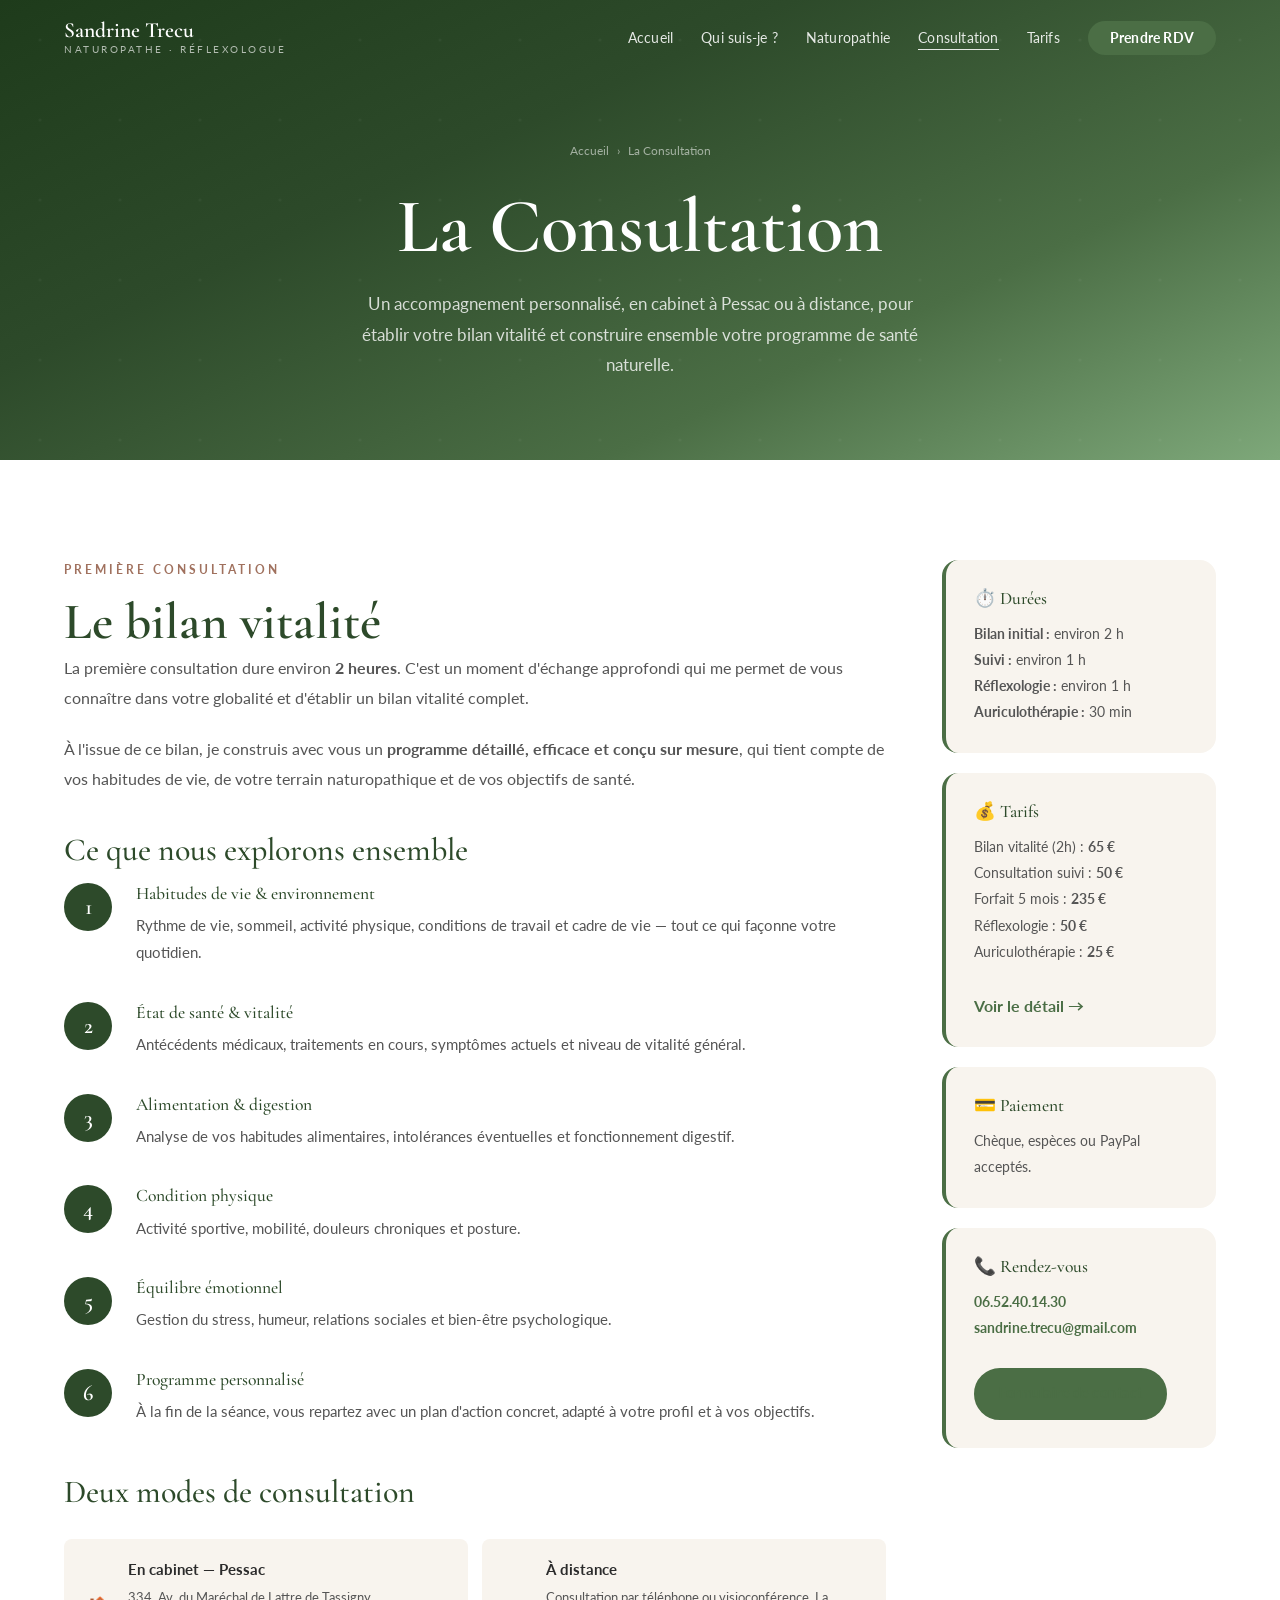
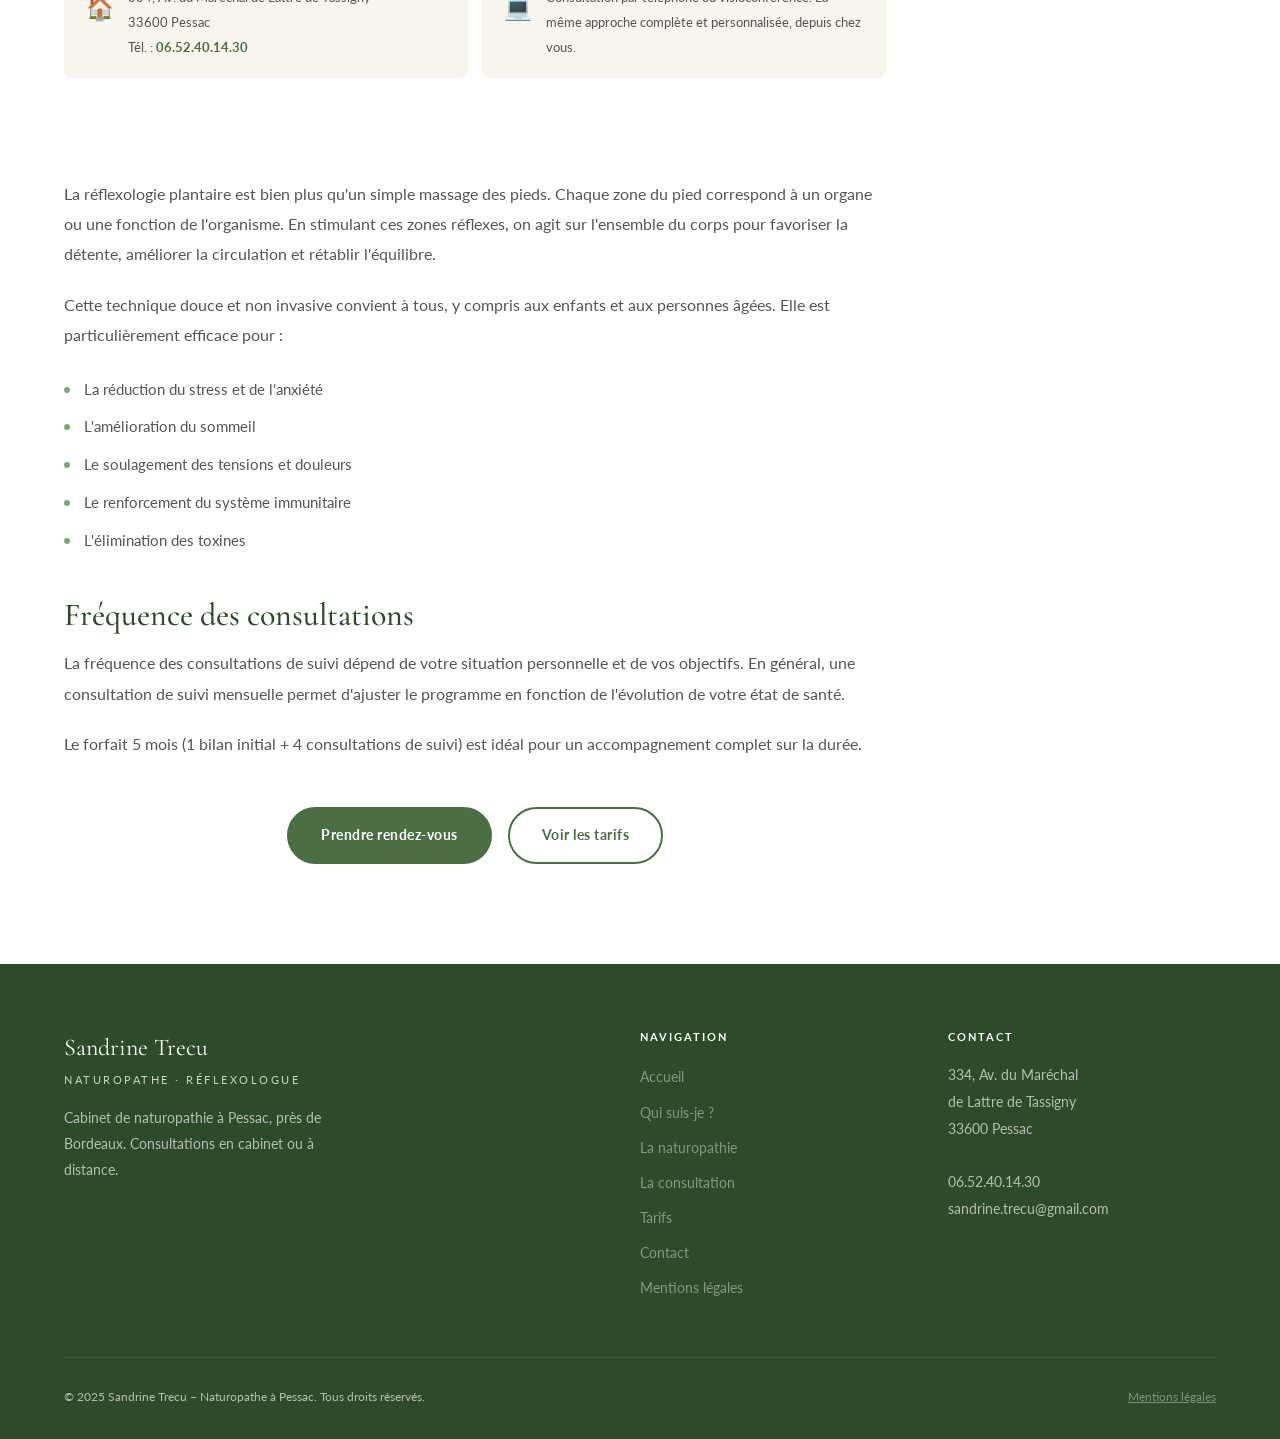
==== consultation.html @ 521d6fe5 "Initial commit — refonte site Sandrine Trecu Naturopathe Co-Authored-By: Claude Sonnet 4.6 <noreply@" ====
<!DOCTYPE html>
<html lang="fr">
<head>
    <meta charset="UTF-8">
    <meta name="viewport" content="width=device-width, initial-scale=1.0">
    <meta name="description" content="Déroulement d'une consultation naturopathique avec Sandrine Trecu à Pessac. Bilan vitalité, suivi personnalisé, consultation à distance disponible.">
    <title>La Consultation – Sandrine Trecu Naturopathe à Pessac</title>
    <link rel="preconnect" href="https://fonts.googleapis.com">
    <link rel="preconnect" href="https://fonts.gstatic.com" crossorigin>
    <link href="https://fonts.googleapis.com/css2?family=Cormorant+Garamond:ital,wght@0,400;0,500;0,600;1,400;1,600&family=Lato:wght@300;400;700&display=swap" rel="stylesheet">
    <link rel="stylesheet" href="css/style.css">
</head>
<body>

    <!-- NAVIGATION -->
    <nav class="nav" role="navigation" aria-label="Navigation principale">
        <div class="container nav-inner">
            <a href="index.html" class="nav-brand">
                <span class="brand-name">Sandrine Trecu</span>
                <span class="brand-title">Naturopathe · Réflexologue</span>
            </a>
            <ul class="nav-links" role="list">
                <li><a href="index.html">Accueil</a></li>
                <li><a href="qui-suis-je.html">Qui suis-je ?</a></li>
                <li><a href="naturopathie.html">Naturopathie</a></li>
                <li><a href="consultation.html" class="active">Consultation</a></li>
                <li><a href="tarifs.html">Tarifs</a></li>
                <li><a href="contact.html" class="nav-cta">Prendre RDV</a></li>
            </ul>
            <button class="nav-hamburger" aria-label="Ouvrir le menu">
                <span></span><span></span><span></span>
            </button>
        </div>
    </nav>
    <div class="nav-mobile">
        <a href="index.html">Accueil</a>
        <a href="qui-suis-je.html">Qui suis-je ?</a>
        <a href="naturopathie.html">Naturopathie</a>
        <a href="consultation.html">Consultation</a>
        <a href="tarifs.html">Tarifs</a>
        <a href="contact.html" class="btn btn-primary">Prendre rendez-vous</a>
    </div>
    <div class="nav-overlay"></div>

    <!-- PAGE HERO -->
    <header class="page-hero">
        <div class="container">
            <nav class="breadcrumb" aria-label="Fil d'Ariane">
                <a href="index.html">Accueil</a>
                <span class="sep">›</span>
                <span>La Consultation</span>
            </nav>
            <h1>La Consultation</h1>
            <p>Un accompagnement personnalisé, en cabinet à Pessac ou à distance, pour établir votre bilan vitalité et construire ensemble votre programme de santé naturelle.</p>
        </div>
    </header>

    <!-- CONTENU -->
    <section class="page-section">
        <div class="container">
            <div class="content-grid">

                <div class="content-main">

                    <!-- BILAN INITIAL -->
                    <div class="reveal">
                        <span class="section-label">Première consultation</span>
                        <h2>Le bilan vitalité</h2>
                    </div>

                    <p class="reveal">
                        La première consultation dure environ <strong>2 heures</strong>.
                        C'est un moment d'échange approfondi qui me permet de vous connaître
                        dans votre globalité et d'établir un bilan vitalité complet.
                    </p>

                    <p class="reveal">
                        À l'issue de ce bilan, je construis avec vous un <strong>programme détaillé,
                        efficace et conçu sur mesure</strong>, qui tient compte de vos habitudes de vie,
                        de votre terrain naturopathique et de vos objectifs de santé.
                    </p>

                    <!-- ÉTAPES -->
                    <h3 class="reveal" style="margin-top: 36px;">Ce que nous explorons ensemble</h3>

                    <div class="steps reveal">
                        <div class="step-item">
                            <div class="step-num">1</div>
                            <div class="step-content">
                                <h4>Habitudes de vie &amp; environnement</h4>
                                <p>Rythme de vie, sommeil, activité physique, conditions de travail et cadre de vie — tout ce qui façonne votre quotidien.</p>
                            </div>
                        </div>
                        <div class="step-item">
                            <div class="step-num">2</div>
                            <div class="step-content">
                                <h4>État de santé &amp; vitalité</h4>
                                <p>Antécédents médicaux, traitements en cours, symptômes actuels et niveau de vitalité général.</p>
                            </div>
                        </div>
                        <div class="step-item">
                            <div class="step-num">3</div>
                            <div class="step-content">
                                <h4>Alimentation &amp; digestion</h4>
                                <p>Analyse de vos habitudes alimentaires, intolérances éventuelles et fonctionnement digestif.</p>
                            </div>
                        </div>
                        <div class="step-item">
                            <div class="step-num">4</div>
                            <div class="step-content">
                                <h4>Condition physique</h4>
                                <p>Activité sportive, mobilité, douleurs chroniques et posture.</p>
                            </div>
                        </div>
                        <div class="step-item">
                            <div class="step-num">5</div>
                            <div class="step-content">
                                <h4>Équilibre émotionnel</h4>
                                <p>Gestion du stress, humeur, relations sociales et bien-être psychologique.</p>
                            </div>
                        </div>
                        <div class="step-item">
                            <div class="step-num">6</div>
                            <div class="step-content">
                                <h4>Programme personnalisé</h4>
                                <p>À la fin de la séance, vous repartez avec un plan d'action concret, adapté à votre profil et à vos objectifs.</p>
                            </div>
                        </div>
                    </div>

                    <!-- MODES -->
                    <h3 class="reveal" style="margin-top: 48px;">Deux modes de consultation</h3>

                    <div class="techniques-grid reveal">
                        <div class="technique-item" style="align-items: center;">
                            <span class="technique-num">🏠</span>
                            <div class="technique-text">
                                <h5>En cabinet — Pessac</h5>
                                <p>
                                    334, Av. du Maréchal de Lattre de Tassigny<br>
                                    33600 Pessac<br>
                                    Tél. : <a href="tel:0652401430" style="color: var(--green); font-weight:700;">06.52.40.14.30</a>
                                </p>
                            </div>
                        </div>
                        <div class="technique-item" style="align-items: center;">
                            <span class="technique-num">💻</span>
                            <div class="technique-text">
                                <h5>À distance</h5>
                                <p>Consultation par téléphone ou visioconférence. La même approche complète et personnalisée, depuis chez vous.</p>
                            </div>
                        </div>
                    </div>

                    <!-- RÉFLEXOLOGIE -->
                    <h3 class="reveal" style="margin-top: 48px;">La réflexologie plantaire</h3>

                    <p class="reveal">
                        La réflexologie plantaire est bien plus qu'un simple massage des pieds.
                        Chaque zone du pied correspond à un organe ou une fonction de l'organisme.
                        En stimulant ces zones réflexes, on agit sur l'ensemble du corps pour
                        favoriser la détente, améliorer la circulation et rétablir l'équilibre.
                    </p>

                    <p class="reveal">
                        Cette technique douce et non invasive convient à tous, y compris aux enfants
                        et aux personnes âgées. Elle est particulièrement efficace pour :
                    </p>

                    <ul class="reveal" style="margin-left: 0; margin-bottom: 24px;">
                        <li>La réduction du stress et de l'anxiété</li>
                        <li>L'amélioration du sommeil</li>
                        <li>Le soulagement des tensions et douleurs</li>
                        <li>Le renforcement du système immunitaire</li>
                        <li>L'élimination des toxines</li>
                    </ul>

                    <!-- FRÉQUENCE -->
                    <h3 class="reveal">Fréquence des consultations</h3>

                    <p class="reveal">
                        La fréquence des consultations de suivi dépend de votre situation personnelle
                        et de vos objectifs. En général, une consultation de suivi mensuelle permet
                        d'ajuster le programme en fonction de l'évolution de votre état de santé.
                    </p>

                    <p class="reveal">
                        Le forfait 5 mois (1 bilan initial + 4 consultations de suivi) est idéal
                        pour un accompagnement complet sur la durée.
                    </p>

                    <div class="reveal" style="margin-top: 48px; text-align: center;">
                        <a href="contact.html" class="btn btn-primary">Prendre rendez-vous</a>
                        &nbsp;&nbsp;
                        <a href="tarifs.html" class="btn btn-outline">Voir les tarifs</a>
                    </div>

                </div>

                <!-- SIDEBAR -->
                <aside>
                    <div class="sidebar-card reveal">
                        <h4>⏱️ Durées</h4>
                        <p>
                            <strong>Bilan initial :</strong> environ 2 h<br>
                            <strong>Suivi :</strong> environ 1 h<br>
                            <strong>Réflexologie :</strong> environ 1 h<br>
                            <strong>Auriculothérapie :</strong> 30 min
                        </p>
                    </div>

                    <div class="sidebar-card reveal">
                        <h4>💰 Tarifs</h4>
                        <p>
                            Bilan vitalité (2h) : <strong>65 €</strong><br>
                            Consultation suivi : <strong>50 €</strong><br>
                            Forfait 5 mois : <strong>235 €</strong><br>
                            Réflexologie : <strong>50 €</strong><br>
                            Auriculothérapie : <strong>25 €</strong>
                        </p>
                        <br>
                        <a href="tarifs.html">Voir le détail →</a>
                    </div>

                    <div class="sidebar-card reveal">
                        <h4>💳 Paiement</h4>
                        <p>Chèque, espèces ou PayPal acceptés.</p>
                    </div>

                    <div class="sidebar-card reveal">
                        <h4>📞 Rendez-vous</h4>
                        <address>
                            <a href="tel:0652401430">06.52.40.14.30</a><br>
                            <a href="mailto:sandrine.trecu@gmail.com">sandrine.trecu@gmail.com</a>
                        </address>
                        <br>
                        <a href="contact.html" class="btn btn-primary" style="font-size:0.85rem; padding:12px 22px;">Formulaire de contact</a>
                    </div>
                </aside>

            </div>
        </div>
    </section>

    <!-- FOOTER -->
    <footer role="contentinfo">
        <div class="container">
            <div class="footer-top">
                <div class="footer-brand">
                    <span class="f-name">Sandrine Trecu</span>
                    <span class="f-title">Naturopathe · Réflexologue</span>
                    <p>Cabinet de naturopathie à Pessac, près de Bordeaux. Consultations en cabinet ou à distance.</p>
                </div>
                <div class="footer-col">
                    <h5>Navigation</h5>
                    <ul>
                        <li><a href="index.html">Accueil</a></li>
                        <li><a href="qui-suis-je.html">Qui suis-je ?</a></li>
                        <li><a href="naturopathie.html">La naturopathie</a></li>
                        <li><a href="consultation.html">La consultation</a></li>
                        <li><a href="tarifs.html">Tarifs</a></li>
                        <li><a href="contact.html">Contact</a></li>
                        <li><a href="mentions-legales.html">Mentions légales</a></li>
                    </ul>
                </div>
                <div class="footer-col">
                    <h5>Contact</h5>
                    <address>
                        334, Av. du Maréchal<br>de Lattre de Tassigny<br>33600 Pessac<br><br>
                        <a href="tel:0652401430">06.52.40.14.30</a><br>
                        <a href="mailto:sandrine.trecu@gmail.com">sandrine.trecu@gmail.com</a>
                    </address>
                </div>
            </div>
            <div class="footer-bottom">
                <p>&copy; 2025 Sandrine Trecu – Naturopathe à Pessac. Tous droits réservés.</p>
                <a href="mentions-legales.html">Mentions légales</a>
            </div>
        </div>
    </footer>

    <a href="tel:0652401430" class="float-cta" aria-label="Appeler Sandrine Trecu">📞</a>
    <script src="js/main.js"></script>
</body>
</html>
---- css/style.css ----
/* ============================================================
   SANDRINE TRECU - NATUROPATHE
   Stylesheet principal
   ============================================================ */

/* ===========================
   VARIABLES & RESET
=========================== */
:root {
    --green-dark:   #2D4A2A;
    --green:        #4B6E45;
    --green-mid:    #7EA87A;
    --green-light:  #C8D8B0;
    --green-pale:   #EBF2E8;
    --cream:        #F8F4EE;
    --cream-dark:   #EDE7DC;
    --brown:        #A0715E;
    --brown-light:  #C4A882;
    --text-dark:    #2B2B2B;
    --text-mid:     #555555;
    --text-light:   #888888;
    --white:        #FFFFFF;
    --shadow-sm:    0 2px 12px rgba(0,0,0,0.06);
    --shadow-md:    0 4px 24px rgba(0,0,0,0.10);
    --shadow-lg:    0 8px 40px rgba(0,0,0,0.14);
    --radius-sm:    8px;
    --radius-md:    16px;
    --radius-lg:    32px;
    --transition:   0.3s ease;
    --max-width:    1200px;
}

*, *::before, *::after {
    box-sizing: border-box;
    margin: 0;
    padding: 0;
}

html {
    scroll-behavior: smooth;
    font-size: 16px;
}

body {
    font-family: 'Lato', sans-serif;
    color: var(--text-dark);
    background-color: var(--white);
    line-height: 1.7;
    overflow-x: hidden;
}

img {
    max-width: 100%;
    height: auto;
    display: block;
}

a {
    color: inherit;
    text-decoration: none;
    transition: var(--transition);
}

ul { list-style: none; }

/* ===========================
   TYPOGRAPHY
=========================== */
h1, h2, h3, h4 {
    font-family: 'Cormorant Garamond', serif;
    line-height: 1.2;
    color: var(--green-dark);
}

h1 { font-size: clamp(2.5rem, 6vw, 5rem); font-weight: 600; }
h2 { font-size: clamp(2rem, 4vw, 3.2rem); font-weight: 600; }
h3 { font-size: clamp(1.4rem, 2.5vw, 2rem); font-weight: 500; }
h4 { font-size: 1.2rem; font-weight: 500; }

.section-label {
    font-size: 0.72rem;
    font-weight: 700;
    letter-spacing: 3px;
    text-transform: uppercase;
    color: var(--brown);
    display: block;
    margin-bottom: 12px;
}

/* ===========================
   LAYOUT
=========================== */
.container {
    max-width: var(--max-width);
    margin: 0 auto;
    padding: 0 24px;
}

section { padding: 80px 0; }

@media (min-width: 768px) {
    section { padding: 100px 0; }
}

/* ===========================
   BUTTONS
=========================== */
.btn {
    display: inline-flex;
    align-items: center;
    gap: 8px;
    padding: 14px 32px;
    border-radius: 50px;
    font-family: 'Lato', sans-serif;
    font-size: 0.9rem;
    font-weight: 700;
    letter-spacing: 0.5px;
    cursor: pointer;
    border: 2px solid transparent;
    transition: all var(--transition);
    white-space: nowrap;
}

.btn-primary {
    background: var(--green);
    color: var(--white);
    border-color: var(--green);
}
.btn-primary:hover {
    background: var(--green-dark);
    border-color: var(--green-dark);
    transform: translateY(-2px);
    box-shadow: var(--shadow-md);
}

.btn-secondary {
    background: transparent;
    color: var(--white);
    border-color: rgba(255,255,255,0.6);
}
.btn-secondary:hover {
    background: rgba(255,255,255,0.12);
    border-color: var(--white);
    transform: translateY(-2px);
}

.btn-outline {
    background: transparent;
    color: var(--green);
    border-color: var(--green);
}
.btn-outline:hover {
    background: var(--green);
    color: var(--white);
    transform: translateY(-2px);
}

.btn-brown {
    background: var(--brown);
    color: var(--white);
    border-color: var(--brown);
}
.btn-brown:hover {
    background: #8A5E4C;
    border-color: #8A5E4C;
    transform: translateY(-2px);
    box-shadow: var(--shadow-md);
}

/* ===========================
   NAVIGATION
=========================== */
.nav {
    position: fixed;
    top: 0; left: 0; right: 0;
    z-index: 1000;
    padding: 20px 0;
    transition: all 0.4s ease;
}

.nav.scrolled {
    background: rgba(255,255,255,0.97);
    backdrop-filter: blur(12px);
    -webkit-backdrop-filter: blur(12px);
    box-shadow: var(--shadow-sm);
    padding: 12px 0;
}

.nav-inner {
    display: flex;
    align-items: center;
    justify-content: space-between;
}

.nav-brand {
    display: flex;
    flex-direction: column;
    line-height: 1;
}
.nav-brand .brand-name {
    font-family: 'Cormorant Garamond', serif;
    font-size: 1.35rem;
    font-weight: 600;
    color: var(--white);
    transition: color var(--transition);
}
.nav-brand .brand-title {
    font-size: 0.65rem;
    letter-spacing: 2.5px;
    text-transform: uppercase;
    color: rgba(255,255,255,0.65);
    margin-top: 2px;
    transition: color var(--transition);
}
.nav.scrolled .nav-brand .brand-name { color: var(--green-dark); }
.nav.scrolled .nav-brand .brand-title { color: var(--text-mid); }

.nav-links {
    display: none;
    align-items: center;
    gap: 28px;
}
@media (min-width: 1024px) {
    .nav-links { display: flex; }
}

.nav-links a {
    font-size: 0.88rem;
    font-weight: 400;
    color: rgba(255,255,255,0.88);
    letter-spacing: 0.2px;
    position: relative;
    padding-bottom: 4px;
}
.nav-links a::after {
    content: '';
    position: absolute;
    bottom: 0; left: 0;
    width: 0; height: 1px;
    background: currentColor;
    transition: width var(--transition);
}
.nav-links a:hover::after,
.nav-links a.active::after { width: 100%; }
.nav.scrolled .nav-links a { color: var(--text-mid); }
.nav.scrolled .nav-links a:hover { color: var(--green); }

.nav-links .nav-cta {
    background: var(--green);
    color: var(--white) !important;
    padding: 9px 22px;
    border-radius: 50px;
    font-weight: 700;
    font-size: 0.85rem;
}
.nav-links .nav-cta::after { display: none; }
.nav-links .nav-cta:hover {
    background: var(--green-dark);
    transform: translateY(-1px);
}
.nav.scrolled .nav-links .nav-cta { color: var(--white) !important; }

/* Hamburger */
.nav-hamburger {
    display: flex;
    flex-direction: column;
    gap: 5px;
    cursor: pointer;
    padding: 4px;
    background: none;
    border: none;
    z-index: 1001;
}
@media (min-width: 1024px) {
    .nav-hamburger { display: none; }
}
.nav-hamburger span {
    display: block;
    width: 24px; height: 2px;
    background: var(--white);
    border-radius: 2px;
    transition: all var(--transition);
}
.nav.scrolled .nav-hamburger span { background: var(--green-dark); }
.nav-hamburger.open span:nth-child(1) { transform: translateY(7px) rotate(45deg); }
.nav-hamburger.open span:nth-child(2) { opacity: 0; transform: scaleX(0); }
.nav-hamburger.open span:nth-child(3) { transform: translateY(-7px) rotate(-45deg); }

/* Mobile Menu */
.nav-mobile {
    position: fixed;
    top: 0; right: -100%;
    width: min(320px, 88vw);
    height: 100vh;
    background: var(--white);
    box-shadow: var(--shadow-lg);
    z-index: 999;
    display: flex;
    flex-direction: column;
    padding: 90px 32px 40px;
    gap: 4px;
    transition: right 0.4s cubic-bezier(0.25, 0.46, 0.45, 0.94);
    overflow-y: auto;
}
.nav-mobile.open { right: 0; }

.nav-mobile a {
    font-family: 'Cormorant Garamond', serif;
    font-size: 1.5rem;
    font-weight: 500;
    color: var(--text-dark);
    padding: 12px 0;
    border-bottom: 1px solid var(--cream-dark);
    transition: all var(--transition);
}
.nav-mobile a:hover { color: var(--green); padding-left: 8px; }
.nav-mobile .btn { margin-top: 20px; justify-content: center; width: 100%; }

.nav-overlay {
    position: fixed;
    inset: 0;
    background: rgba(0,0,0,0.45);
    z-index: 998;
    opacity: 0;
    pointer-events: none;
    transition: opacity 0.3s ease;
}
.nav-overlay.open { opacity: 1; pointer-events: all; }

/* ===========================
   HERO
=========================== */
.hero {
    min-height: 100vh;
    background: linear-gradient(155deg, #1A3318 0%, #2D4A2A 30%, #4B6E45 60%, #7EA87A 85%, #B0C89E 100%);
    display: flex;
    align-items: center;
    position: relative;
    overflow: hidden;
}

.hero::before {
    content: '';
    position: absolute;
    inset: 0;
    background-image: url("data:image/svg+xml,%3Csvg width='80' height='80' viewBox='0 0 80 80' xmlns='http://www.w3.org/2000/svg'%3E%3Ccircle cx='40' cy='40' r='1.5' fill='%23ffffff' fill-opacity='0.04'/%3E%3C/svg%3E");
}

.hero-orb {
    position: absolute;
    border-radius: 50%;
    background: radial-gradient(circle, rgba(255,255,255,0.07) 0%, transparent 70%);
    pointer-events: none;
}
.hero-orb-1 { width: 700px; height: 700px; right: -200px; top: -100px; }
.hero-orb-2 { width: 400px; height: 400px; left: -100px; bottom: -100px; }

/* Layout 2 colonnes sur desktop */
.hero .container {
    display: grid;
    grid-template-columns: 1fr;
    gap: 48px;
    align-items: center;
    width: 100%;
}
@media (min-width: 1024px) {
    .hero .container {
        grid-template-columns: 1fr 1fr;
        gap: 64px;
    }
}

.hero-content {
    position: relative;
    z-index: 1;
    padding-top: 80px;
    padding-bottom: 40px;
}

/* Carte visuelle côté droit du hero */
.hero-visual {
    display: none;
    position: relative;
    z-index: 1;
    padding-top: 80px;
    padding-bottom: 40px;
}
@media (min-width: 1024px) {
    .hero-visual { display: flex; flex-direction: column; gap: 20px; align-items: flex-end; }
}

.hero-card {
    background: rgba(255,255,255,0.10);
    backdrop-filter: blur(12px);
    -webkit-backdrop-filter: blur(12px);
    border: 1px solid rgba(255,255,255,0.18);
    border-radius: var(--radius-md);
    padding: 28px 32px;
    color: var(--white);
    width: 100%;
    max-width: 340px;
}
.hero-card-label {
    font-size: 0.68rem;
    letter-spacing: 2.5px;
    text-transform: uppercase;
    color: var(--green-light);
    display: block;
    margin-bottom: 12px;
}
.hero-card h4 {
    font-family: 'Cormorant Garamond', serif;
    font-size: 1.15rem;
    color: var(--white);
    margin-bottom: 16px;
    line-height: 1.4;
}
.hero-card-list {
    display: flex;
    flex-direction: column;
    gap: 10px;
}
.hero-card-item {
    display: flex;
    align-items: center;
    gap: 10px;
    font-size: 0.88rem;
    color: rgba(255,255,255,0.85);
}
.hero-card-item::before {
    content: '';
    width: 24px; height: 24px;
    background: rgba(200,216,176,0.25);
    border-radius: 50%;
    flex-shrink: 0;
    display: flex;
    align-items: center;
    justify-content: center;
}
.hero-card-dot {
    width: 6px; height: 6px;
    background: var(--green-light);
    border-radius: 50%;
    flex-shrink: 0;
}

.hero-card-contact {
    background: rgba(255,255,255,0.08);
    border: 1px solid rgba(255,255,255,0.14);
    border-radius: var(--radius-md);
    padding: 20px 24px;
    color: var(--white);
    max-width: 340px;
    width: 100%;
    margin-left: auto;
}
.hero-card-contact p {
    font-size: 0.8rem;
    color: rgba(255,255,255,0.6);
    margin-bottom: 4px;
}
.hero-card-contact a {
    font-family: 'Cormorant Garamond', serif;
    font-size: 1.4rem;
    color: var(--white);
    font-weight: 500;
}
.hero-card-contact a:hover { color: var(--green-light); }

.hero-eyebrow {
    display: inline-block;
    font-size: 0.75rem;
    font-weight: 700;
    letter-spacing: 4px;
    text-transform: uppercase;
    color: var(--green-light);
    margin-bottom: 20px;
    padding: 6px 16px;
    border: 1px solid rgba(200, 216, 176, 0.4);
    border-radius: 50px;
}

.hero h1 {
    color: var(--white);
    margin-bottom: 12px;
}
.hero h1 em {
    font-style: italic;
    color: var(--green-light);
}

.hero-subtitle {
    font-size: clamp(1rem, 1.8vw, 1.15rem);
    color: rgba(255,255,255,0.82);
    margin-bottom: 44px;
    max-width: 540px;
    line-height: 1.85;
}

.hero-actions {
    display: flex;
    flex-wrap: wrap;
    gap: 14px;
    margin-bottom: 64px;
}

.hero-badges {
    display: flex;
    flex-wrap: wrap;
    gap: 24px;
}
.hero-badge {
    display: flex;
    align-items: center;
    gap: 8px;
    color: rgba(255,255,255,0.72);
    font-size: 0.83rem;
}
.hero-badge::before {
    content: '';
    width: 6px; height: 6px;
    background: var(--green-light);
    border-radius: 50%;
    flex-shrink: 0;
}

.hero-scroll {
    position: absolute;
    bottom: 36px;
    left: 50%;
    transform: translateX(-50%);
    display: flex;
    flex-direction: column;
    align-items: center;
    gap: 8px;
    color: rgba(255,255,255,0.4);
    font-size: 0.68rem;
    letter-spacing: 2.5px;
    text-transform: uppercase;
}
.hero-scroll-line {
    width: 1px; height: 40px;
    background: linear-gradient(to bottom, rgba(255,255,255,0.4), transparent);
    animation: scrollPulse 2s ease infinite;
}
@keyframes scrollPulse {
    0%, 100% { opacity: 0.4; transform: scaleY(1); }
    50% { opacity: 1; transform: scaleY(0.6); }
}

/* ===========================
   SECTION HEADER
=========================== */
.section-header {
    text-align: center;
    margin-bottom: 56px;
}
.section-header p {
    max-width: 560px;
    margin: 14px auto 0;
    color: var(--text-mid);
    font-size: 1rem;
}

/* ===========================
   INTRO BAND
=========================== */
.intro-band {
    background: var(--cream);
    padding: 64px 0;
    text-align: center;
}
.intro-quote {
    font-family: 'Cormorant Garamond', serif;
    font-size: clamp(1.4rem, 3vw, 2.2rem);
    font-style: italic;
    color: var(--green-dark);
    max-width: 820px;
    margin: 0 auto 20px;
    line-height: 1.55;
}
.intro-quote::before { content: '\201C'; color: var(--green-mid); margin-right: 4px; }
.intro-quote::after  { content: '\201D'; color: var(--green-mid); margin-left:  4px; }

.intro-author {
    font-size: 0.85rem;
    color: var(--text-light);
    letter-spacing: 1px;
}

/* ===========================
   SERVICES
=========================== */
.services { background: var(--cream); }

.services-grid {
    display: grid;
    grid-template-columns: 1fr;
    gap: 24px;
}
@media (min-width: 768px) {
    .services-grid { grid-template-columns: repeat(3, 1fr); }
}

.service-card {
    background: var(--white);
    border-radius: var(--radius-md);
    padding: 44px 32px;
    position: relative;
    overflow: hidden;
    transition: transform var(--transition), box-shadow var(--transition);
    box-shadow: var(--shadow-sm);
    border: 1px solid var(--cream-dark);
}
.service-card:hover {
    transform: translateY(-8px);
    box-shadow: var(--shadow-lg);
    border-color: transparent;
}
.service-card::before {
    content: '';
    position: absolute;
    top: 0; left: 0; right: 0;
    height: 4px;
}
.service-card:nth-child(1)::before { background: var(--green); }
.service-card:nth-child(2)::before { background: var(--brown); }
.service-card:nth-child(3)::before { background: var(--green-mid); }

.service-icon {
    width: 56px; height: 56px;
    border-radius: 50%;
    display: flex;
    align-items: center;
    justify-content: center;
    margin-bottom: 24px;
    font-size: 1.5rem;
}
.service-card:nth-child(1) .service-icon { background: var(--green-pale); }
.service-card:nth-child(2) .service-icon { background: #F5EDE8; }
.service-card:nth-child(3) .service-icon { background: #E8F3E8; }

.service-card h3 { margin-bottom: 14px; font-size: 1.5rem; }
.service-card p {
    color: var(--text-mid);
    font-size: 0.93rem;
    line-height: 1.8;
    margin-bottom: 24px;
}
.service-link {
    font-size: 0.82rem;
    font-weight: 700;
    color: var(--green);
    letter-spacing: 0.5px;
    display: inline-flex;
    align-items: center;
    gap: 6px;
}
.service-link:hover { color: var(--green-dark); gap: 10px; }

/* ===========================
   À PROPOS (HOMEPAGE)
=========================== */
.about-home {
    background: var(--green-dark);
    position: relative;
    overflow: hidden;
}
.about-home::after {
    content: '';
    position: absolute;
    top: -120px; right: -120px;
    width: 450px; height: 450px;
    background: radial-gradient(circle, rgba(126,168,122,0.12), transparent 70%);
    border-radius: 50%;
    pointer-events: none;
}

.about-home-inner {
    display: grid;
    grid-template-columns: 1fr;
    gap: 48px;
    align-items: center;
}
@media (min-width: 900px) {
    .about-home-inner { grid-template-columns: 1fr 1fr; gap: 72px; }
}

.about-visual {
    border-radius: var(--radius-md);
    overflow: hidden;
    position: relative;
    height: 420px;
    background: linear-gradient(135deg, #3A5E36 0%, var(--green-mid) 60%, #A8C898 100%);
    display: flex;
    align-items: center;
    justify-content: center;
    flex-shrink: 0;
}
.about-visual-monogram {
    font-family: 'Cormorant Garamond', serif;
    font-size: 9rem;
    font-weight: 600;
    color: rgba(255,255,255,0.18);
    user-select: none;
    line-height: 1;
}
.about-visual-tag {
    position: absolute;
    bottom: 24px; left: 24px;
    background: rgba(255,255,255,0.12);
    backdrop-filter: blur(8px);
    border: 1px solid rgba(255,255,255,0.2);
    border-radius: var(--radius-sm);
    padding: 14px 20px;
    color: var(--white);
}
.about-visual-tag .tag-label {
    font-size: 0.7rem;
    letter-spacing: 2px;
    text-transform: uppercase;
    opacity: 0.7;
    display: block;
    margin-bottom: 4px;
}
.about-visual-tag .tag-value {
    font-family: 'Cormorant Garamond', serif;
    font-size: 1.2rem;
    font-weight: 500;
}

.about-home-text .section-label { color: var(--green-light); }
.about-home-text h2 { color: var(--white); margin-bottom: 20px; }
.about-home-text p { color: rgba(255,255,255,0.78); margin-bottom: 16px; line-height: 1.85; }

.about-stats {
    display: grid;
    grid-template-columns: repeat(2, 1fr);
    gap: 16px;
    margin: 32px 0;
}
.stat-item {
    background: rgba(255,255,255,0.07);
    border: 1px solid rgba(255,255,255,0.1);
    border-radius: var(--radius-sm);
    padding: 20px;
}
.stat-item .stat-num {
    font-family: 'Cormorant Garamond', serif;
    font-size: 2.2rem;
    font-weight: 600;
    color: var(--green-light);
    display: block;
    line-height: 1;
    margin-bottom: 4px;
}
.stat-item .stat-label {
    font-size: 0.78rem;
    color: rgba(255,255,255,0.55);
}

/* ===========================
   TARIFS APERÇU
=========================== */
.tarifs-home { background: var(--cream); }

.tarifs-grid-home {
    display: grid;
    grid-template-columns: 1fr;
    gap: 16px;
}
@media (min-width: 600px) {
    .tarifs-grid-home { grid-template-columns: repeat(2, 1fr); }
}
@media (min-width: 960px) {
    .tarifs-grid-home { grid-template-columns: repeat(3, 1fr); }
}

.tarif-card-home {
    background: var(--white);
    border-radius: var(--radius-md);
    padding: 32px;
    box-shadow: var(--shadow-sm);
    border: 1.5px solid transparent;
    transition: all var(--transition);
}
.tarif-card-home:hover {
    transform: translateY(-4px);
    box-shadow: var(--shadow-md);
    border-color: var(--green-pale);
}
.tarif-card-home.featured {
    background: var(--green-dark);
    border-color: var(--green-dark);
}
.tarif-card-home h4 {
    font-family: 'Cormorant Garamond', serif;
    font-size: 1.25rem;
    color: var(--green-dark);
    margin-bottom: 6px;
}
.tarif-card-home.featured h4 { color: var(--green-light); }
.tarif-card-home .tarif-duration {
    font-size: 0.78rem;
    color: var(--text-light);
    margin-bottom: 20px;
    display: block;
}
.tarif-card-home.featured .tarif-duration { color: rgba(255,255,255,0.5); }
.tarif-card-home .tarif-price {
    font-family: 'Cormorant Garamond', serif;
    font-size: 2.8rem;
    font-weight: 600;
    color: var(--green-dark);
    line-height: 1;
}
.tarif-card-home.featured .tarif-price { color: var(--white); }
.tarif-card-home .tarif-price sup {
    font-size: 1.2rem;
    vertical-align: super;
}
.tarif-card-home .tarif-note {
    font-size: 0.78rem;
    color: var(--text-light);
    display: block;
    margin-top: 6px;
}
.tarif-card-home.featured .tarif-note { color: rgba(255,255,255,0.5); }

.tarifs-home-footer {
    text-align: center;
    margin-top: 40px;
}
.tarifs-home-footer p {
    color: var(--text-mid);
    font-size: 0.9rem;
    font-style: italic;
    margin-bottom: 24px;
}

/* ===========================
   BON CADEAU
=========================== */
.gift { background: var(--white); }

.gift-banner {
    background: linear-gradient(135deg, var(--brown) 0%, var(--brown-light) 55%, #E8D5B8 100%);
    border-radius: var(--radius-lg);
    padding: 56px 48px;
    display: flex;
    flex-direction: column;
    align-items: center;
    text-align: center;
    gap: 24px;
}
@media (min-width: 768px) {
    .gift-banner {
        flex-direction: row;
        text-align: left;
        gap: 56px;
    }
}
.gift-emoji { font-size: 4.5rem; flex-shrink: 0; }
.gift-content h3 { color: var(--white); font-size: 2.2rem; margin-bottom: 10px; }
.gift-content p { color: rgba(255,255,255,0.88); margin-bottom: 28px; max-width: 420px; line-height: 1.8; }
.btn-gift {
    background: var(--white);
    color: var(--brown);
    border-color: var(--white);
    font-weight: 700;
}
.btn-gift:hover {
    background: transparent;
    color: var(--white);
    border-color: var(--white);
}

/* ===========================
   CONTACT CTA
=========================== */
.contact-cta { background: var(--cream); text-align: center; }
.contact-cta h2 { margin-bottom: 14px; }
.contact-cta > .container > p {
    color: var(--text-mid);
    max-width: 500px;
    margin: 0 auto 44px;
}

.cta-cards {
    display: flex;
    flex-wrap: wrap;
    justify-content: center;
    gap: 20px;
    margin-top: 16px;
}
.cta-card {
    background: var(--white);
    border-radius: var(--radius-md);
    padding: 28px 36px;
    display: flex;
    align-items: center;
    gap: 16px;
    box-shadow: var(--shadow-sm);
    min-width: 240px;
    transition: all var(--transition);
}
.cta-card:hover { transform: translateY(-3px); box-shadow: var(--shadow-md); }
.cta-card .cta-icon {
    width: 48px; height: 48px;
    background: var(--green-pale);
    border-radius: 50%;
    display: flex;
    align-items: center;
    justify-content: center;
    font-size: 1.2rem;
    flex-shrink: 0;
}
.cta-card .cta-info span {
    display: block;
    font-size: 0.7rem;
    color: var(--text-light);
    letter-spacing: 1.5px;
    text-transform: uppercase;
    margin-bottom: 4px;
}
.cta-card .cta-info strong {
    font-size: 1rem;
    color: var(--text-dark);
    font-weight: 700;
}
.cta-card:hover .cta-info strong { color: var(--green); }

/* ===========================
   FOOTER
=========================== */
footer {
    background: var(--green-dark);
    color: rgba(255,255,255,0.65);
    padding: 64px 0 32px;
}

.footer-top {
    display: grid;
    grid-template-columns: 1fr;
    gap: 40px;
    margin-bottom: 48px;
}
@media (min-width: 768px) {
    .footer-top { grid-template-columns: 2fr 1fr 1fr; }
}

.footer-brand .f-name {
    font-family: 'Cormorant Garamond', serif;
    font-size: 1.5rem;
    color: var(--white);
    display: block;
    margin-bottom: 2px;
}
.footer-brand .f-title {
    font-size: 0.68rem;
    letter-spacing: 2.5px;
    text-transform: uppercase;
    display: block;
    margin-bottom: 16px;
    color: var(--green-light);
}
.footer-brand p {
    font-size: 0.88rem;
    line-height: 1.85;
    max-width: 280px;
}

.footer-col h5 {
    font-family: 'Lato', sans-serif;
    font-size: 0.68rem;
    letter-spacing: 2px;
    text-transform: uppercase;
    color: var(--white);
    margin-bottom: 16px;
}
.footer-col ul li { margin-bottom: 8px; }
.footer-col ul a {
    font-size: 0.88rem;
    opacity: 0.65;
}
.footer-col ul a:hover { opacity: 1; color: var(--green-light); }
.footer-col address {
    font-style: normal;
    font-size: 0.88rem;
    line-height: 1.9;
}

.footer-bottom {
    border-top: 1px solid rgba(255,255,255,0.1);
    padding-top: 28px;
    display: flex;
    flex-direction: column;
    gap: 10px;
    align-items: center;
    text-align: center;
    font-size: 0.78rem;
}
@media (min-width: 768px) {
    .footer-bottom { flex-direction: row; justify-content: space-between; text-align: left; }
}
.footer-bottom a { opacity: 0.6; text-decoration: underline; }
.footer-bottom a:hover { opacity: 1; }

/* ===========================
   PAGE HERO (pages intérieures)
=========================== */
.page-hero {
    background: linear-gradient(155deg, #1E3B1B 0%, var(--green-dark) 35%, var(--green) 70%, var(--green-mid) 100%);
    padding: 140px 0 80px;
    text-align: center;
    color: var(--white);
    position: relative;
    overflow: hidden;
}
.page-hero::before {
    content: '';
    position: absolute;
    inset: 0;
    background-image: url("data:image/svg+xml,%3Csvg width='80' height='80' viewBox='0 0 80 80' xmlns='http://www.w3.org/2000/svg'%3E%3Ccircle cx='40' cy='40' r='1.5' fill='%23ffffff' fill-opacity='0.04'/%3E%3C/svg%3E");
}
.page-hero .container { position: relative; z-index: 1; }
.page-hero h1 { color: var(--white); margin-bottom: 16px; }
.page-hero p {
    color: rgba(255,255,255,0.8);
    max-width: 580px;
    margin: 0 auto;
    font-size: 1.05rem;
    line-height: 1.8;
}
.breadcrumb {
    display: flex;
    justify-content: center;
    gap: 8px;
    font-size: 0.78rem;
    color: rgba(255,255,255,0.55);
    margin-bottom: 20px;
}
.breadcrumb a { color: rgba(255,255,255,0.55); }
.breadcrumb a:hover { color: var(--white); }

/* ===========================
   CONTENU PAGE INTÉRIEURE
=========================== */
.page-section { background: var(--white); }

.content-grid {
    display: grid;
    grid-template-columns: 1fr;
    gap: 56px;
    align-items: start;
}
@media (min-width: 1024px) {
    .content-grid { grid-template-columns: 3fr 1fr; }
}

.content-main p { color: var(--text-mid); line-height: 1.9; margin-bottom: 20px; }
.content-main h3 { margin: 36px 0 14px; }
.content-main ul { margin: 16px 0 20px 0; }
.content-main ul li {
    color: var(--text-mid);
    padding: 6px 0 6px 20px;
    position: relative;
    font-size: 0.95rem;
}
.content-main ul li::before {
    content: '';
    position: absolute;
    left: 0; top: 16px;
    width: 6px; height: 6px;
    background: var(--green-mid);
    border-radius: 50%;
}

.sidebar-card {
    background: var(--cream);
    border-radius: var(--radius-md);
    padding: 28px;
    margin-bottom: 20px;
    border-left: 4px solid var(--green);
}
.sidebar-card.accent { border-left-color: var(--brown); }
.sidebar-card h4 { color: var(--green-dark); margin-bottom: 12px; font-size: 1.1rem; }
.sidebar-card p, .sidebar-card address {
    font-size: 0.88rem;
    color: var(--text-mid);
    font-style: normal;
    line-height: 1.85;
}
.sidebar-card a { color: var(--green); font-weight: 700; }
.sidebar-card a:hover { color: var(--green-dark); }

/* ===========================
   TECHNIQUES
=========================== */
.techniques-grid {
    display: grid;
    grid-template-columns: 1fr;
    gap: 14px;
    margin: 28px 0;
}
@media (min-width: 640px) {
    .techniques-grid { grid-template-columns: repeat(2, 1fr); }
}
.technique-item {
    background: var(--cream);
    border-radius: var(--radius-sm);
    padding: 18px 22px;
    display: flex;
    align-items: flex-start;
    gap: 14px;
}
.technique-num {
    font-family: 'Cormorant Garamond', serif;
    font-size: 1.4rem;
    font-weight: 600;
    color: var(--green-mid);
    line-height: 1;
    flex-shrink: 0;
    width: 28px;
}
.technique-text h5 {
    font-family: 'Lato', sans-serif;
    font-size: 0.92rem;
    font-weight: 700;
    color: var(--text-dark);
    margin-bottom: 3px;
}
.technique-text p { font-size: 0.82rem; color: var(--text-mid); margin: 0; }

/* ===========================
   CONDITIONS TRAITÉES
=========================== */
.conditions-wrap { margin: 24px 0; }
.conditions-wrap h3 { margin-bottom: 20px; }
.conditions-grid {
    display: flex;
    flex-wrap: wrap;
    gap: 10px;
}
.condition-tag {
    background: var(--green-pale);
    color: var(--green-dark);
    border-radius: 50px;
    padding: 7px 16px;
    font-size: 0.83rem;
}

/* ===========================
   CONSULTATION STEPS
=========================== */
.steps { counter-reset: step; }
.step-item {
    display: flex;
    gap: 24px;
    margin-bottom: 36px;
    align-items: flex-start;
}
.step-num {
    width: 48px; height: 48px;
    background: var(--green-dark);
    border-radius: 50%;
    display: flex;
    align-items: center;
    justify-content: center;
    font-family: 'Cormorant Garamond', serif;
    font-size: 1.4rem;
    font-weight: 600;
    color: var(--white);
    flex-shrink: 0;
}
.step-content h4 { font-size: 1.1rem; margin-bottom: 8px; }
.step-content p { color: var(--text-mid); font-size: 0.93rem; line-height: 1.8; margin: 0; }

/* ===========================
   TARIFS PAGE
=========================== */
.tarifs-full { background: var(--cream); }

.tarifs-category {
    background: var(--white);
    border-radius: var(--radius-md);
    overflow: hidden;
    margin-bottom: 28px;
    box-shadow: var(--shadow-sm);
}
.tarifs-cat-header {
    background: var(--green-dark);
    color: var(--white);
    padding: 22px 32px;
    display: flex;
    align-items: center;
    gap: 14px;
}
.tarifs-cat-header span { font-size: 1.4rem; }
.tarifs-cat-header h3 { color: var(--white); font-size: 1.5rem; margin: 0; }
.tarifs-rows { padding: 4px 0; }
.tarif-row {
    display: flex;
    align-items: center;
    justify-content: space-between;
    padding: 20px 32px;
    border-bottom: 1px solid var(--cream);
    gap: 24px;
}
.tarif-row:last-child { border-bottom: none; }
.tarif-row.highlighted { background: var(--cream); }
.tarif-row-info h4 { font-size: 0.98rem; color: var(--text-dark); margin-bottom: 4px; }
.tarif-row-info span { font-size: 0.78rem; color: var(--text-light); }
.tarif-row-price { text-align: right; flex-shrink: 0; }
.tarif-price-big {
    font-family: 'Cormorant Garamond', serif;
    font-size: 2.2rem;
    font-weight: 600;
    color: var(--green-dark);
    line-height: 1;
    display: block;
}
.tarif-price-note { font-size: 0.75rem; color: var(--text-light); display: block; margin-top: 2px; }

.tarifs-disclaimer {
    background: var(--white);
    border-radius: var(--radius-md);
    padding: 28px 32px;
    border-left: 4px solid var(--brown);
    font-size: 0.88rem;
    color: var(--text-mid);
    line-height: 1.85;
    font-style: italic;
    margin-top: 12px;
}
.tarifs-payment {
    background: var(--green-pale);
    border-radius: var(--radius-md);
    padding: 24px 32px;
    margin-top: 20px;
    font-size: 0.9rem;
    color: var(--green-dark);
}

/* ===========================
   CONTACT PAGE
=========================== */
.contact-page { background: var(--white); }
.contact-layout {
    display: grid;
    grid-template-columns: 1fr;
    gap: 64px;
}
@media (min-width: 1024px) {
    .contact-layout { grid-template-columns: 1fr 1fr; }
}

.contact-form-wrap h2 { margin-bottom: 8px; }
.contact-form-wrap > p { color: var(--text-mid); margin-bottom: 40px; }

.form-group { margin-bottom: 22px; }
.form-group label {
    display: block;
    font-size: 0.82rem;
    font-weight: 700;
    letter-spacing: 0.5px;
    color: var(--text-dark);
    margin-bottom: 8px;
}
.form-group input,
.form-group select,
.form-group textarea {
    width: 100%;
    padding: 13px 18px;
    border: 1.5px solid var(--cream-dark);
    border-radius: var(--radius-sm);
    font-family: 'Lato', sans-serif;
    font-size: 0.93rem;
    color: var(--text-dark);
    background: var(--white);
    transition: border-color var(--transition), box-shadow var(--transition);
    outline: none;
    appearance: none;
}
.form-group input:focus,
.form-group select:focus,
.form-group textarea:focus {
    border-color: var(--green);
    box-shadow: 0 0 0 3px rgba(75, 110, 69, 0.12);
}
.form-group textarea { min-height: 130px; resize: vertical; }
.form-row { display: grid; grid-template-columns: 1fr 1fr; gap: 16px; }
@media (max-width: 480px) { .form-row { grid-template-columns: 1fr; } }

.form-success {
    display: none;
    background: var(--green-pale);
    border: 1px solid var(--green-light);
    border-radius: var(--radius-sm);
    padding: 18px 22px;
    color: var(--green-dark);
    font-weight: 500;
    margin-top: 14px;
    font-size: 0.93rem;
}

.contact-details h3 { margin-bottom: 32px; }
.contact-detail {
    display: flex;
    gap: 18px;
    margin-bottom: 28px;
    align-items: flex-start;
}
.cd-icon {
    width: 46px; height: 46px;
    background: var(--green-pale);
    border-radius: 50%;
    display: flex;
    align-items: center;
    justify-content: center;
    font-size: 1.1rem;
    flex-shrink: 0;
}
.cd-text h4 {
    font-family: 'Lato', sans-serif;
    font-size: 0.7rem;
    font-weight: 700;
    letter-spacing: 1.5px;
    text-transform: uppercase;
    color: var(--text-light);
    margin-bottom: 5px;
}
.cd-text p, .cd-text a { color: var(--text-dark); font-size: 0.98rem; line-height: 1.7; }
.cd-text a:hover { color: var(--green); }

.map-wrap {
    border-radius: var(--radius-md);
    overflow: hidden;
    height: 260px;
    margin-top: 32px;
    box-shadow: var(--shadow-sm);
}
.map-wrap iframe { width: 100%; height: 100%; border: 0; }

/* ===========================
   MENTIONS LÉGALES
=========================== */
.legal { background: var(--white); }
.legal-inner {
    max-width: 800px;
    margin: 0 auto;
}
.legal-inner h2 {
    font-size: 1.7rem;
    margin: 44px 0 14px;
    color: var(--green-dark);
}
.legal-inner h2:first-child { margin-top: 0; }
.legal-inner p {
    color: var(--text-mid);
    line-height: 1.9;
    margin-bottom: 14px;
    font-size: 0.93rem;
}

/* ===========================
   ANIMATIONS
   .js class est ajoutée par JS — sans JS, tout reste visible
=========================== */
.reveal {
    opacity: 1;
    transform: none;
}
.js .reveal {
    opacity: 0;
    transform: translateY(30px);
    transition: opacity 0.7s ease, transform 0.7s ease;
}
.js .reveal.visible { opacity: 1; transform: translateY(0); }
.js .reveal-delay-1 { transition-delay: 0.1s; }
.js .reveal-delay-2 { transition-delay: 0.2s; }
.js .reveal-delay-3 { transition-delay: 0.3s; }
.js .reveal-delay-4 { transition-delay: 0.4s; }

/* ===========================
   FLOATING CTA (mobile)
=========================== */
.float-cta {
    position: fixed;
    bottom: 24px; right: 24px;
    z-index: 500;
    background: var(--green);
    color: var(--white);
    width: 56px; height: 56px;
    border-radius: 50%;
    display: flex;
    align-items: center;
    justify-content: center;
    font-size: 1.4rem;
    box-shadow: 0 4px 20px rgba(45, 74, 42, 0.4);
    transition: all var(--transition);
}
.float-cta:hover {
    background: var(--green-dark);
    transform: scale(1.1);
}
@media (min-width: 1024px) { .float-cta { display: none; } }

/* ===========================
   UTILITAIRES
=========================== */
.text-center { text-align: center; }
.mt-8  { margin-top: 8px; }
.mt-16 { margin-top: 16px; }
.mt-24 { margin-top: 24px; }
.mt-32 { margin-top: 32px; }
.mt-40 { margin-top: 40px; }
.mb-0  { margin-bottom: 0; }
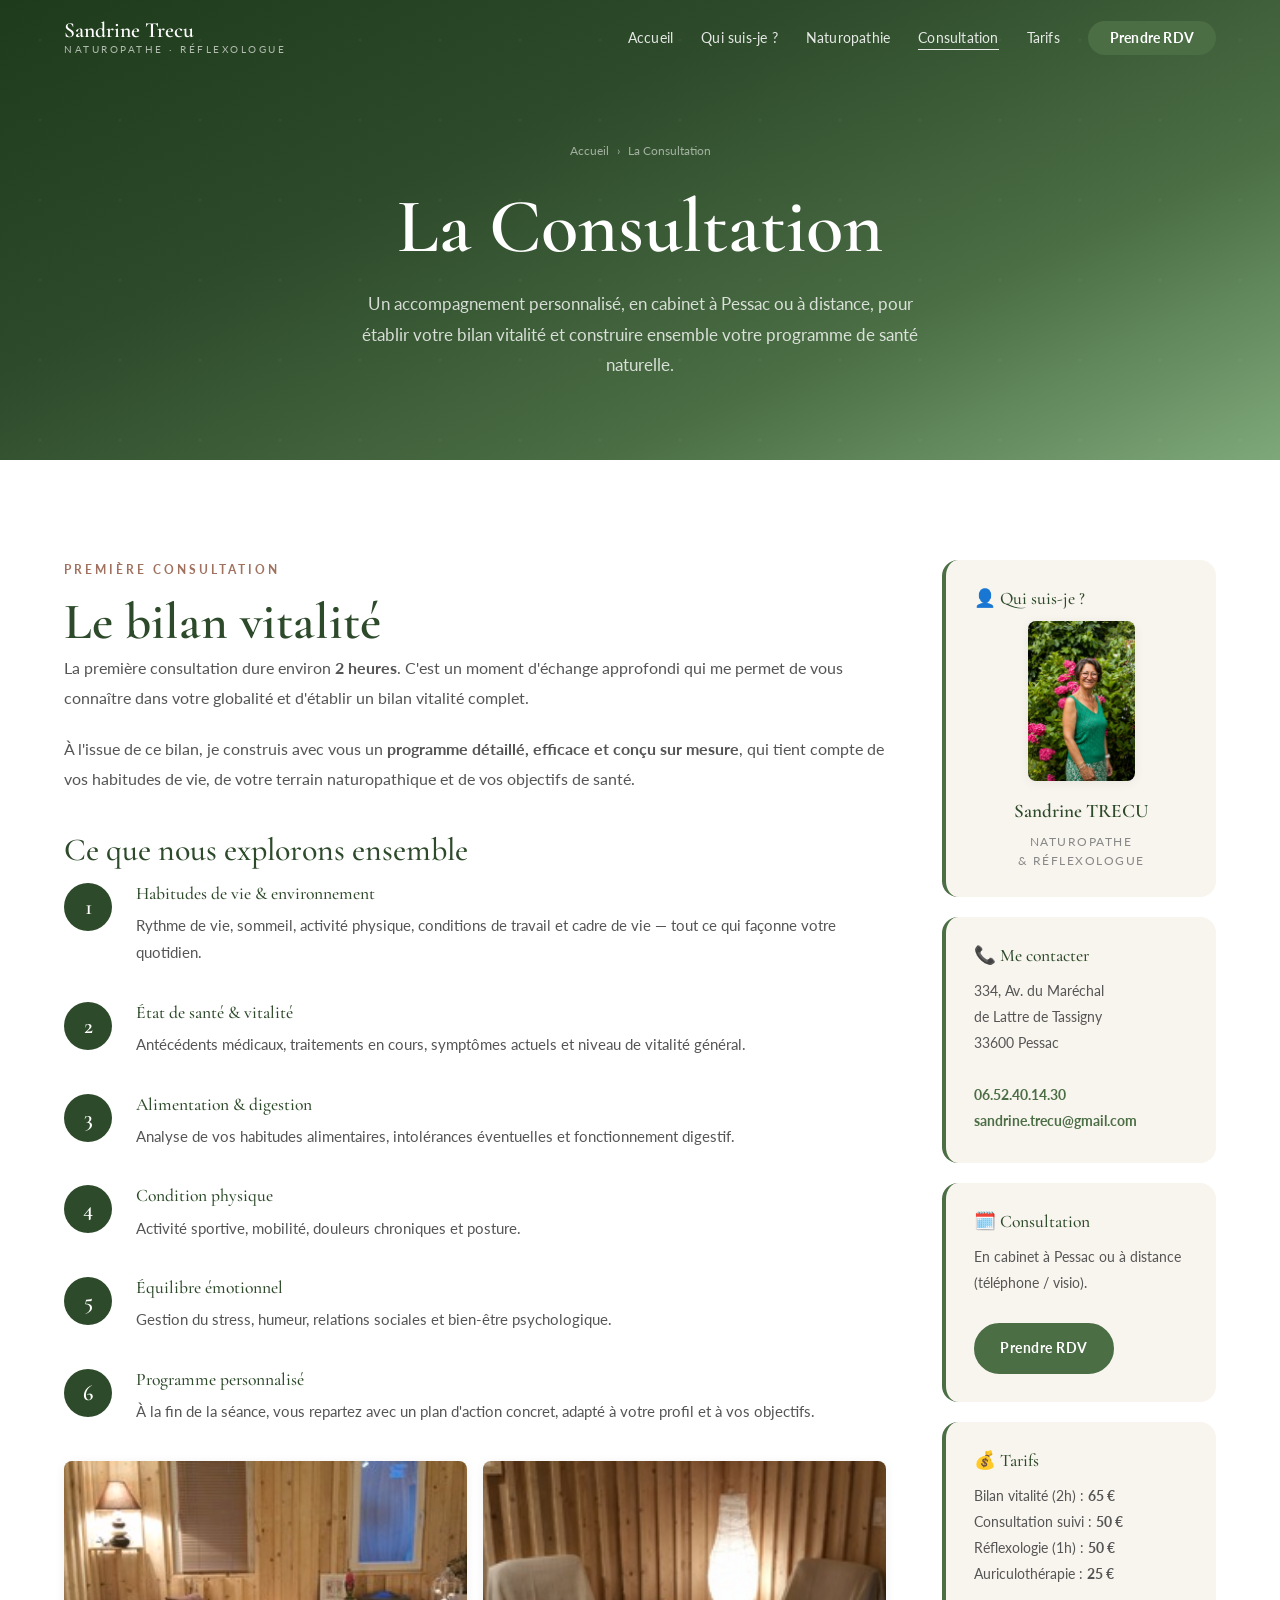
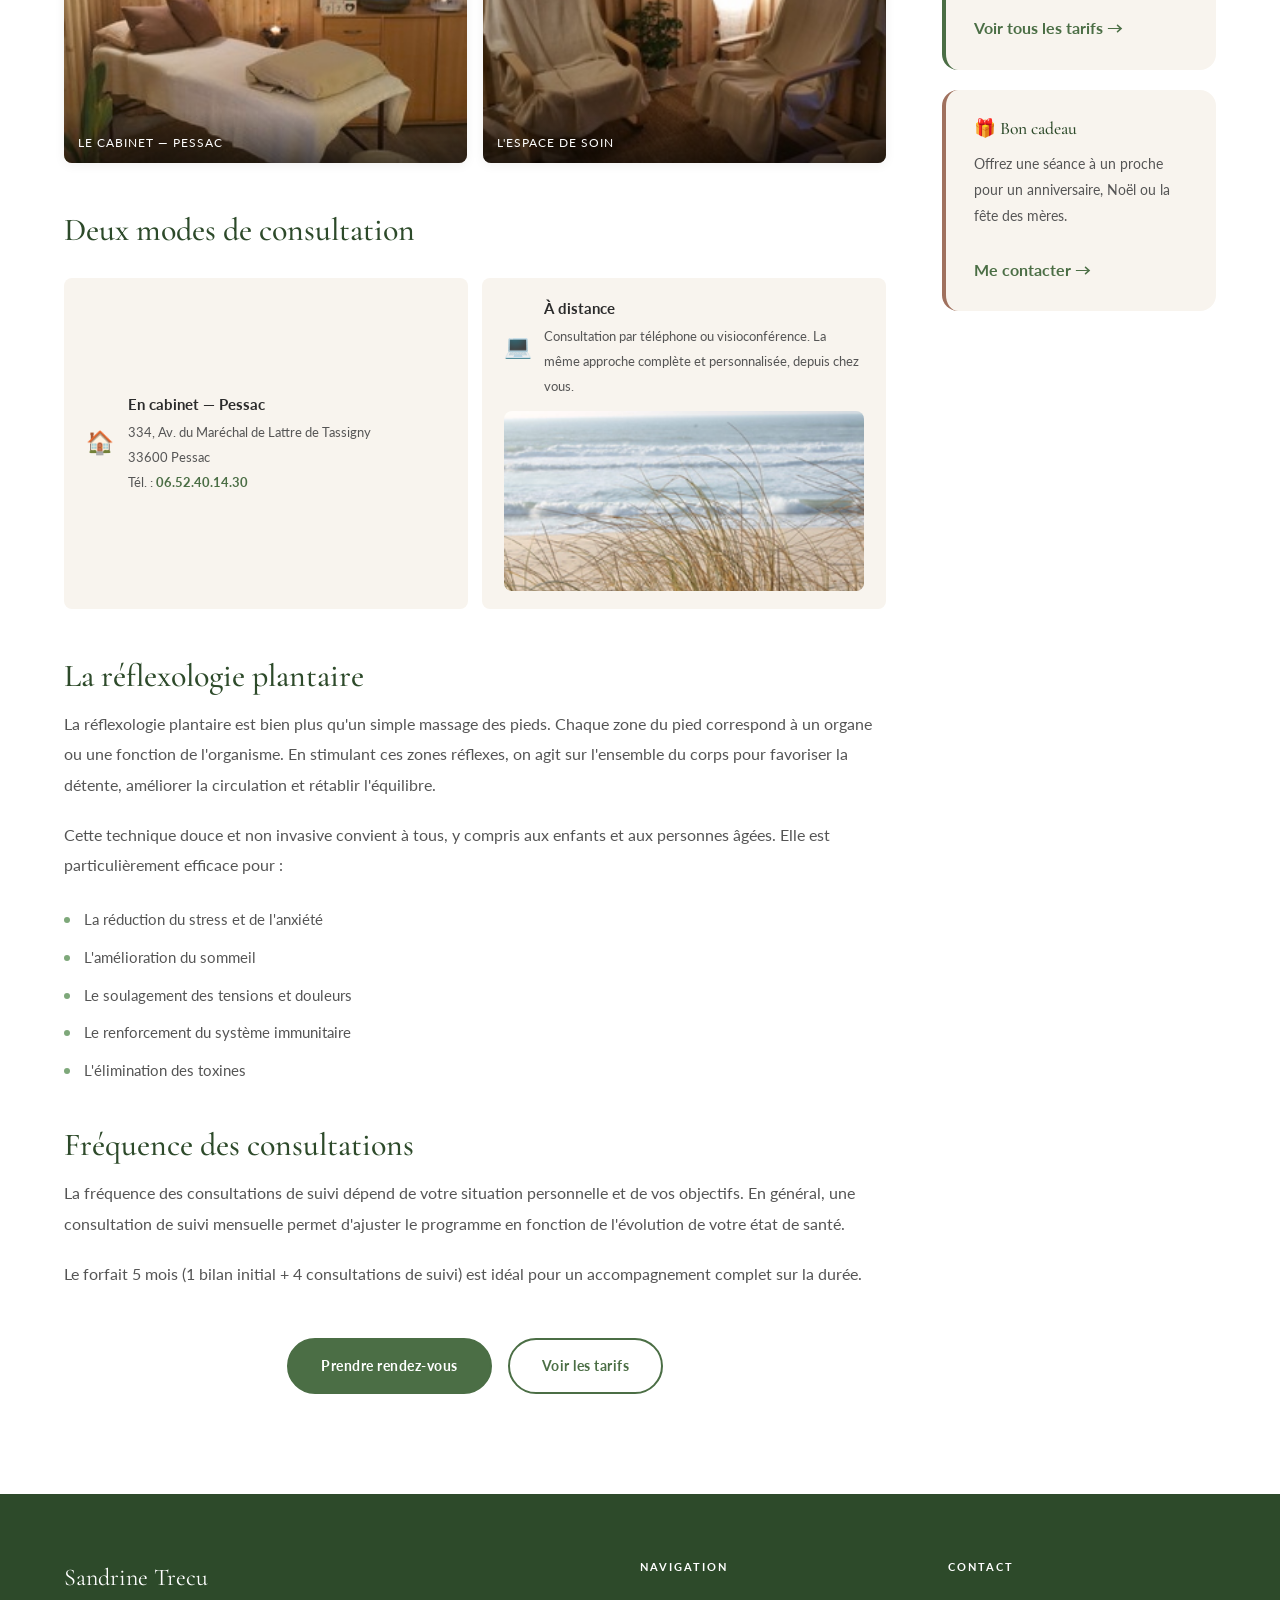
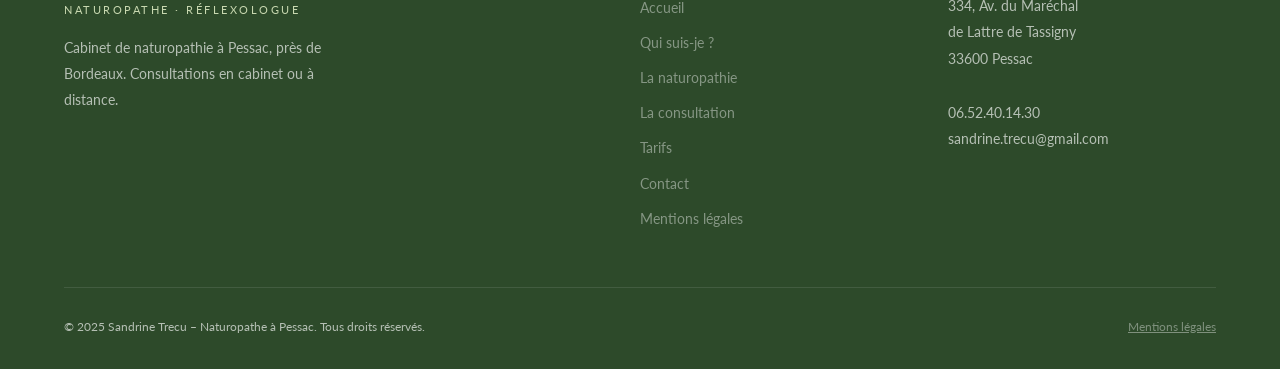
==== commit e3b0bfd9: "Intégration des images + sidebar unifiée sur toutes les pages - Ajout dossier images/ (sandrine_1/2," ====
--- a/consultation.html
+++ b/consultation.html
@@ -128,6 +128,18 @@
                         </div>
                     </div>
 
+                    <!-- GALERIE PHOTOS -->
+                    <div class="consult-gallery reveal">
+                        <div class="consult-gallery-item">
+                            <img src="images/cabinet.jpg" alt="Cabinet de naturopathie de Sandrine Trecu à Pessac" loading="lazy">
+                            <span class="consult-gallery-caption">Le cabinet — Pessac</span>
+                        </div>
+                        <div class="consult-gallery-item">
+                            <img src="images/cabinet_2.jpg" alt="Espace de soin au cabinet de Pessac" loading="lazy">
+                            <span class="consult-gallery-caption">L'espace de soin</span>
+                        </div>
+                    </div>
+
                     <!-- MODES -->
                     <h3 class="reveal" style="margin-top: 48px;">Deux modes de consultation</h3>
 
@@ -143,12 +155,15 @@
                                 </p>
                             </div>
                         </div>
-                        <div class="technique-item" style="align-items: center;">
-                            <span class="technique-num">💻</span>
-                            <div class="technique-text">
-                                <h5>À distance</h5>
-                                <p>Consultation par téléphone ou visioconférence. La même approche complète et personnalisée, depuis chez vous.</p>
-                            </div>
+                        <div class="technique-item" style="align-items: flex-start; flex-direction: column; gap: 12px;">
+                            <div style="display:flex; align-items:center; gap:12px;">
+                                <span class="technique-num">💻</span>
+                                <div class="technique-text">
+                                    <h5>À distance</h5>
+                                    <p>Consultation par téléphone ou visioconférence. La même approche complète et personnalisée, depuis chez vous.</p>
+                                </div>
+                            </div>
+                            <img src="images/distance.jfif" alt="Consultation naturopathique à distance" loading="lazy" style="width:100%; border-radius: var(--radius-sm); object-fit:cover; max-height:180px;">
                         </div>
                     </div>
 
@@ -199,14 +214,33 @@
 
                 <!-- SIDEBAR -->
                 <aside>
+                    <div class="sidebar-card sidebar-profile reveal">
+                        <h4>👤 Qui suis-je ?</h4>
+                        <div class="sidebar-profile-photo">
+                            <img src="images/sandrine_1.jpg" alt="Sandrine Trecu, naturopathe à Pessac" loading="lazy">
+                        </div>
+                        <div class="sidebar-profile-info">
+                            <strong>Sandrine TRECU</strong>
+                            <span>Naturopathe<br>&amp; Réflexologue</span>
+                        </div>
+                    </div>
+
                     <div class="sidebar-card reveal">
-                        <h4>⏱️ Durées</h4>
-                        <p>
-                            <strong>Bilan initial :</strong> environ 2 h<br>
-                            <strong>Suivi :</strong> environ 1 h<br>
-                            <strong>Réflexologie :</strong> environ 1 h<br>
-                            <strong>Auriculothérapie :</strong> 30 min
-                        </p>
+                        <h4>📞 Me contacter</h4>
+                        <address>
+                            334, Av. du Maréchal<br>
+                            de Lattre de Tassigny<br>
+                            33600 Pessac<br><br>
+                            <a href="tel:0652401430">06.52.40.14.30</a><br>
+                            <a href="mailto:sandrine.trecu@gmail.com">sandrine.trecu@gmail.com</a>
+                        </address>
+                    </div>
+
+                    <div class="sidebar-card reveal">
+                        <h4>🗓️ Consultation</h4>
+                        <p>En cabinet à Pessac ou à distance (téléphone / visio).</p>
+                        <br>
+                        <a href="contact.html" class="btn btn-primary" style="font-size:0.85rem; padding: 12px 24px;">Prendre RDV</a>
                     </div>
 
                     <div class="sidebar-card reveal">
@@ -214,27 +248,18 @@
                         <p>
                             Bilan vitalité (2h) : <strong>65 €</strong><br>
                             Consultation suivi : <strong>50 €</strong><br>
-                            Forfait 5 mois : <strong>235 €</strong><br>
-                            Réflexologie : <strong>50 €</strong><br>
+                            Réflexologie (1h) : <strong>50 €</strong><br>
                             Auriculothérapie : <strong>25 €</strong>
                         </p>
                         <br>
-                        <a href="tarifs.html">Voir le détail →</a>
-                    </div>
-
-                    <div class="sidebar-card reveal">
-                        <h4>💳 Paiement</h4>
-                        <p>Chèque, espèces ou PayPal acceptés.</p>
-                    </div>
-
-                    <div class="sidebar-card reveal">
-                        <h4>📞 Rendez-vous</h4>
-                        <address>
-                            <a href="tel:0652401430">06.52.40.14.30</a><br>
-                            <a href="mailto:sandrine.trecu@gmail.com">sandrine.trecu@gmail.com</a>
-                        </address>
+                        <a href="tarifs.html">Voir tous les tarifs →</a>
+                    </div>
+
+                    <div class="sidebar-card accent reveal">
+                        <h4>🎁 Bon cadeau</h4>
+                        <p>Offrez une séance à un proche pour un anniversaire, Noël ou la fête des mères.</p>
                         <br>
-                        <a href="contact.html" class="btn btn-primary" style="font-size:0.85rem; padding:12px 22px;">Formulaire de contact</a>
+                        <a href="contact.html">Me contacter →</a>
                     </div>
                 </aside>
 
--- a/css/style.css
+++ b/css/style.css
@@ -690,20 +690,18 @@
     border-radius: var(--radius-md);
     overflow: hidden;
     position: relative;
-    height: 420px;
+    height: 480px;
     background: linear-gradient(135deg, #3A5E36 0%, var(--green-mid) 60%, #A8C898 100%);
-    display: flex;
-    align-items: center;
-    justify-content: center;
     flex-shrink: 0;
 }
-.about-visual-monogram {
-    font-family: 'Cormorant Garamond', serif;
-    font-size: 9rem;
-    font-weight: 600;
-    color: rgba(255,255,255,0.18);
-    user-select: none;
-    line-height: 1;
+.about-photo {
+    position: absolute;
+    inset: 0;
+    width: 100%;
+    height: 100%;
+    object-fit: cover;
+    object-position: center top;
+    display: block;
 }
 .about-visual-tag {
     position: absolute;
@@ -1084,6 +1082,41 @@
     border-left: 4px solid var(--green);
 }
 .sidebar-card.accent { border-left-color: var(--brown); }
+
+/* Encadré portrait sidebar */
+.sidebar-profile { text-align: center; }
+.sidebar-profile > h4 { text-align: left; }
+
+.sidebar-profile-photo {
+    margin: 12px auto 14px;
+    width: 50%;
+}
+.sidebar-profile-photo img {
+    width: 100%;
+    height: auto;
+    display: block;
+    border-radius: var(--radius-sm);
+    box-shadow: var(--shadow-sm);
+}
+.sidebar-profile-info {
+    text-align: center;
+}
+.sidebar-profile-info strong {
+    font-family: 'Cormorant Garamond', serif;
+    font-size: 1.2rem;
+    font-weight: 600;
+    color: var(--green-dark);
+    display: block;
+    margin-bottom: 4px;
+}
+.sidebar-profile-info span {
+    font-size: 0.73rem;
+    letter-spacing: 1.5px;
+    text-transform: uppercase;
+    color: var(--text-light);
+    display: block;
+    line-height: 1.6;
+}
 .sidebar-card h4 { color: var(--green-dark); margin-bottom: 12px; font-size: 1.1rem; }
 .sidebar-card p, .sidebar-card address {
     font-size: 0.88rem;
@@ -1093,6 +1126,10 @@
 }
 .sidebar-card a { color: var(--green); font-weight: 700; }
 .sidebar-card a:hover { color: var(--green-dark); }
+.sidebar-card .btn-primary { color: var(--white) !important; }
+.sidebar-card .btn-primary:hover { color: var(--white) !important; }
+.sidebar-card .btn-outline { color: var(--green-dark); }
+.sidebar-card .btn-outline:hover { color: var(--white); }
 
 /* ===========================
    TECHNIQUES
@@ -1407,6 +1444,117 @@
 @media (min-width: 1024px) { .float-cta { display: none; } }
 
 /* ===========================
+   IMAGES — STYLES SPÉCIFIQUES
+=========================== */
+
+/* Photo sidebar */
+.sidebar-photo {
+    border-radius: var(--radius-md);
+    overflow: hidden;
+    margin-bottom: 20px;
+    box-shadow: var(--shadow-md);
+}
+.sidebar-photo img {
+    width: 100%;
+    height: auto;
+    display: block;
+    object-fit: cover;
+    object-position: center top;
+}
+
+/* Portrait qui-suis-je */
+.profile-photo-wrap {
+    border-radius: var(--radius-md);
+    overflow: hidden;
+    margin-bottom: 40px;
+    box-shadow: var(--shadow-md);
+}
+.profile-photo-wrap img {
+    width: 100%;
+    height: auto;
+    display: block;
+    object-fit: cover;
+}
+
+/* Galerie consultation */
+.consult-gallery {
+    display: grid;
+    grid-template-columns: 1fr 1fr;
+    gap: 16px;
+    margin: 32px 0;
+}
+@media (max-width: 600px) { .consult-gallery { grid-template-columns: 1fr; } }
+.consult-gallery-item {
+    border-radius: var(--radius-sm);
+    overflow: hidden;
+    position: relative;
+    aspect-ratio: 4/3;
+    box-shadow: var(--shadow-sm);
+}
+.consult-gallery-item img {
+    width: 100%;
+    height: 100%;
+    object-fit: cover;
+    display: block;
+    transition: transform 0.4s ease;
+}
+.consult-gallery-item:hover img { transform: scale(1.04); }
+.consult-gallery-caption {
+    position: absolute;
+    bottom: 0; left: 0; right: 0;
+    background: linear-gradient(transparent, rgba(0,0,0,0.55));
+    color: var(--white);
+    font-size: 0.78rem;
+    letter-spacing: 1px;
+    padding: 20px 14px 10px;
+    text-transform: uppercase;
+}
+
+/* Intro-band avec image de fond */
+.intro-band {
+    position: relative;
+    overflow: hidden;
+}
+.intro-band-bg {
+    position: absolute;
+    inset: 0;
+    background-image: url('../images/foret_1.jpg');
+    background-size: cover;
+    background-position: center;
+    opacity: 0.12;
+    z-index: 0;
+}
+.intro-band > .container { position: relative; z-index: 1; }
+
+/* Photo accès contact */
+.access-photo {
+    margin-top: 20px;
+    border-radius: var(--radius-sm);
+    overflow: hidden;
+    box-shadow: var(--shadow-sm);
+}
+.access-photo img {
+    width: 100%;
+    display: block;
+    object-fit: cover;
+}
+
+/* Cabinet photo dans contact */
+.contact-cabinet-photo {
+    border-radius: var(--radius-md);
+    overflow: hidden;
+    margin-bottom: 24px;
+    box-shadow: var(--shadow-sm);
+    aspect-ratio: 16/9;
+}
+.contact-cabinet-photo img {
+    width: 100%;
+    height: 100%;
+    object-fit: cover;
+    display: block;
+}
+
+/* ===========================
    UTILITAIRES
 =========================== */
 .text-center { text-align: center; }
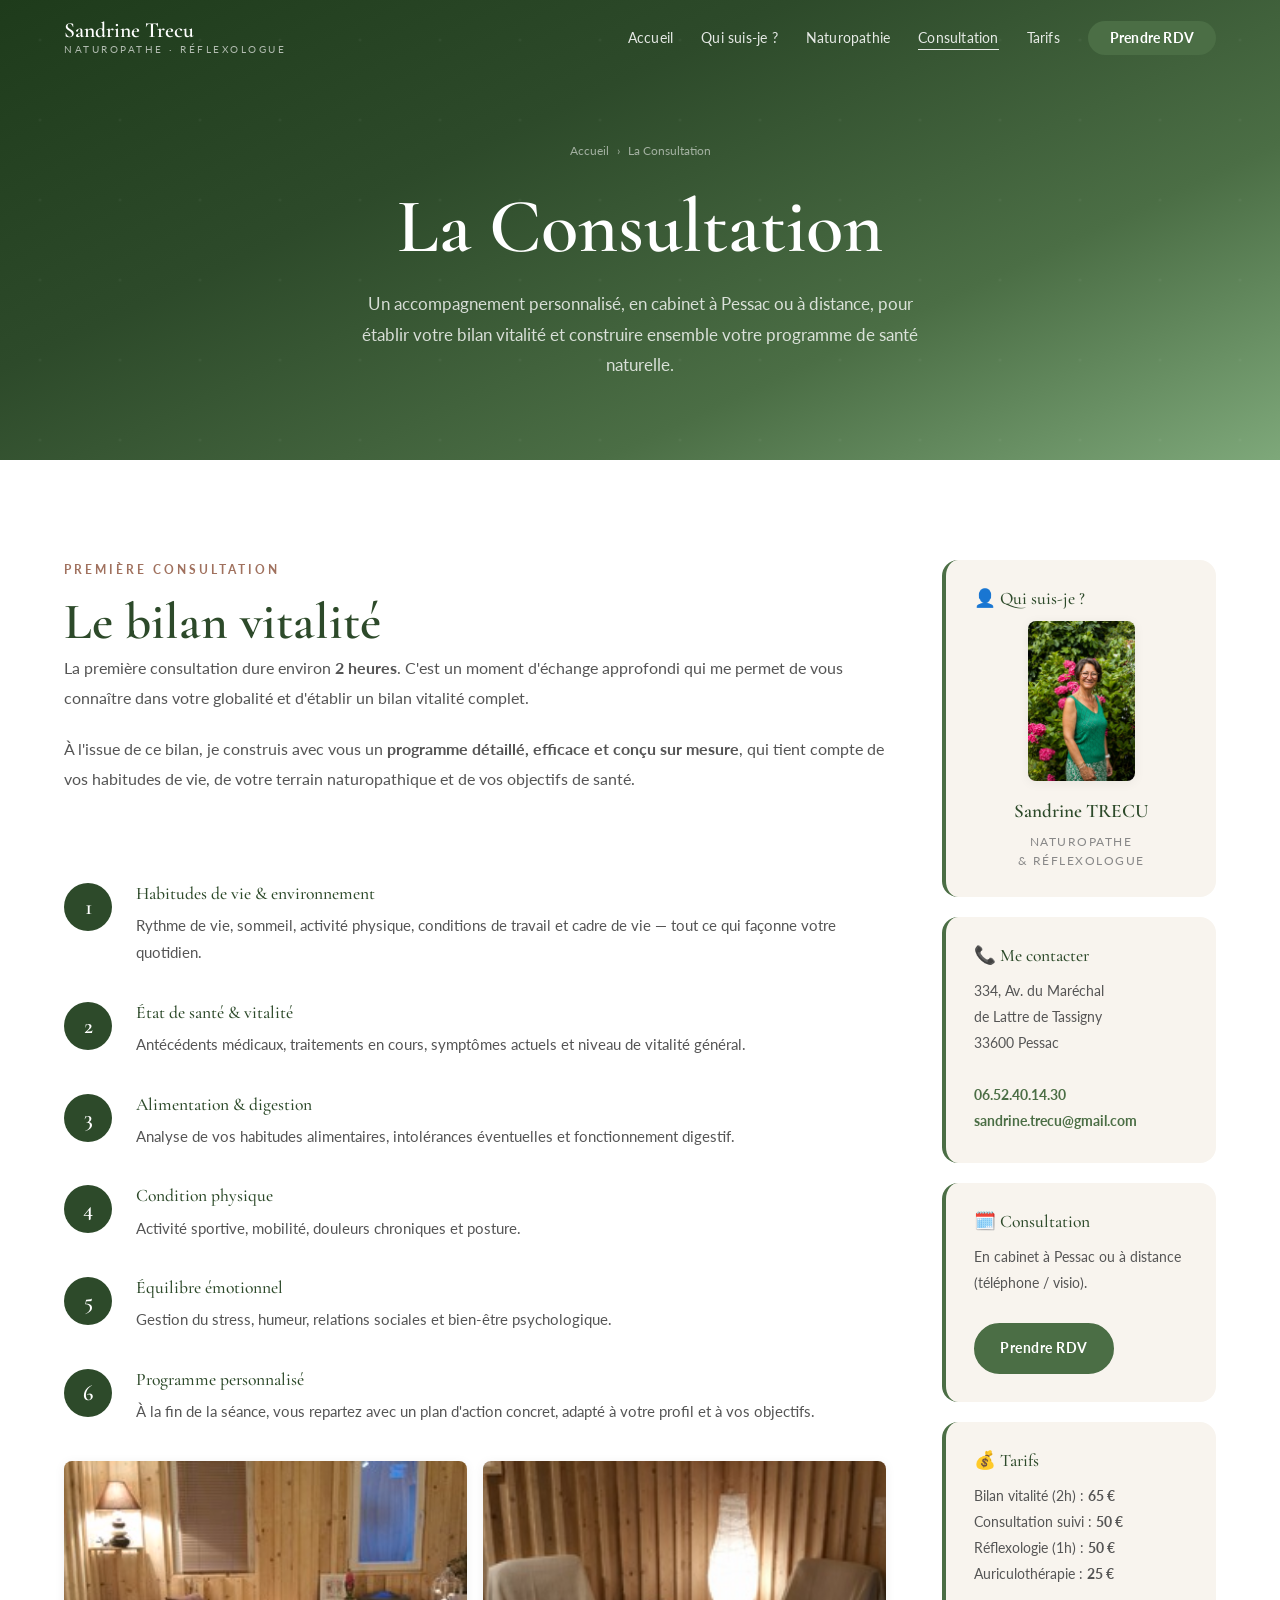
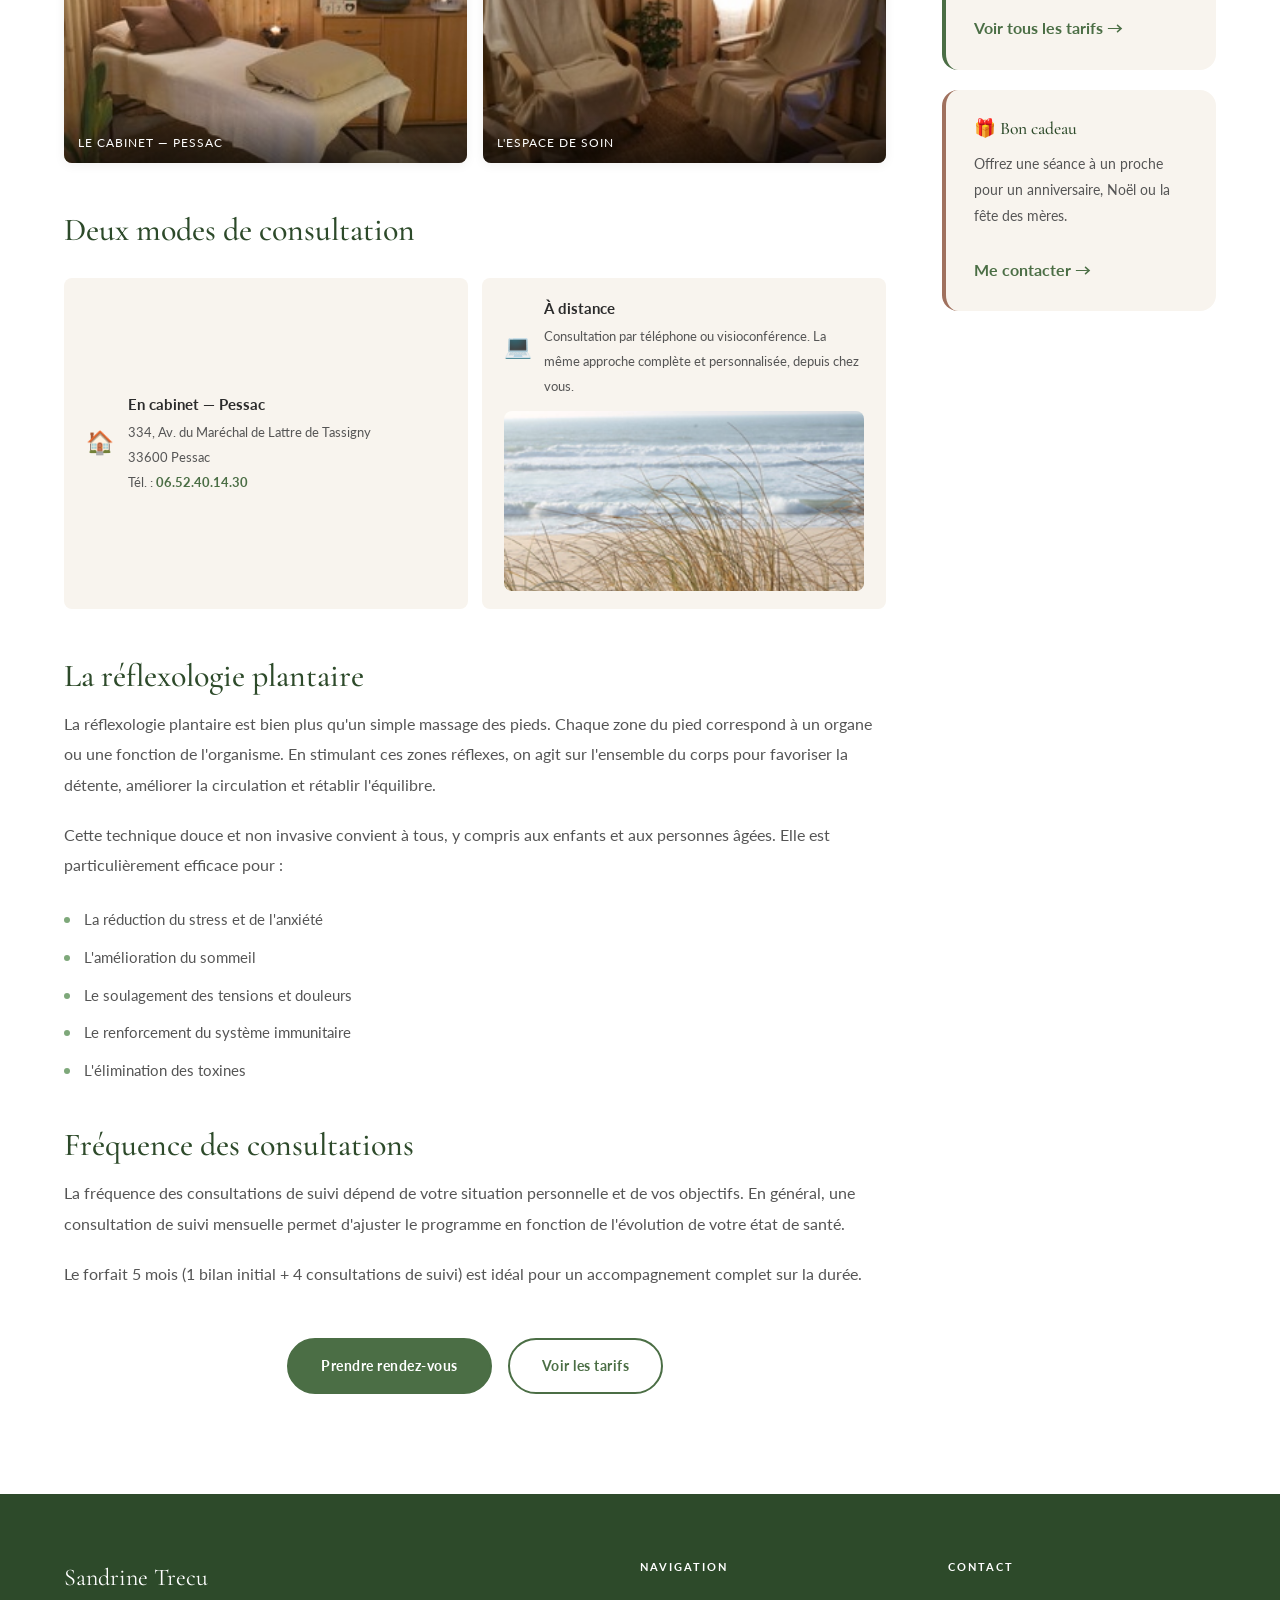
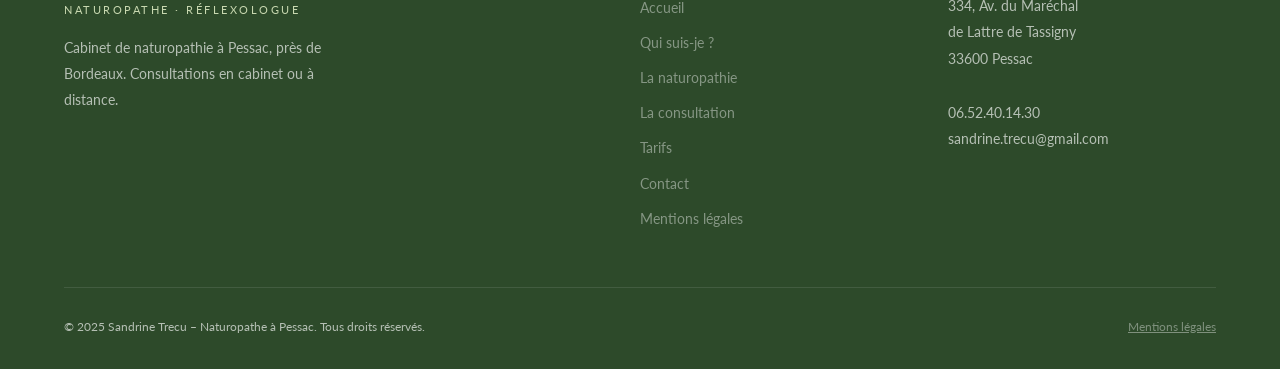
==== commit abfc4f64: "Refonte UI homepage : section À propos, hero, espacement et boutons - Section "Qui suis-je ?" : labe" ====
--- a/consultation.html
+++ b/consultation.html
@@ -8,7 +8,7 @@
     <link rel="preconnect" href="https://fonts.googleapis.com">
     <link rel="preconnect" href="https://fonts.gstatic.com" crossorigin>
     <link href="https://fonts.googleapis.com/css2?family=Cormorant+Garamond:ital,wght@0,400;0,500;0,600;1,400;1,600&family=Lato:wght@300;400;700&display=swap" rel="stylesheet">
-    <link rel="stylesheet" href="css/style.css">
+    <link rel="stylesheet" href="css/style.css?v=2">
 </head>
 <body>
 
--- a/css/style.css
+++ b/css/style.css
@@ -360,13 +360,14 @@
     display: grid;
     grid-template-columns: 1fr;
     gap: 48px;
-    align-items: center;
+    align-items: start;
     width: 100%;
 }
 @media (min-width: 1024px) {
     .hero .container {
         grid-template-columns: 1fr 1fr;
         gap: 64px;
+        align-items: start;
     }
 }
 
@@ -374,20 +375,61 @@
     position: relative;
     z-index: 1;
     padding-top: 80px;
-    padding-bottom: 40px;
+    padding-bottom: 16px;
 }
 
 /* Carte visuelle côté droit du hero */
 .hero-visual {
-    display: none;
+    display: flex;
+    flex-direction: column;
+    gap: 16px;
     position: relative;
     z-index: 1;
-    padding-top: 80px;
-    padding-bottom: 40px;
+    padding-bottom: 16px;
 }
 @media (min-width: 1024px) {
-    .hero-visual { display: flex; flex-direction: column; gap: 20px; align-items: flex-end; }
-}
+    .hero-visual {
+        padding-top: 80px;
+        padding-bottom: 20px;
+        gap: 20px;
+        align-items: flex-end;
+    }
+}
+
+/* Portrait card — mobile uniquement */
+.hero-portrait-card {
+    display: flex;
+    flex-direction: column;
+    align-items: center;
+    gap: 12px;
+    text-align: center;
+}
+.hero-portrait-img {
+    width: 60%;
+    height: 280px;
+    border-radius: var(--radius-sm);
+    object-fit: cover;
+    object-position: center top;
+    border: 2px solid rgba(255,255,255,0.2);
+    display: block;
+    margin: 0 auto;
+}
+.hero-portrait-card .hero-portrait-info strong {
+    font-family: 'Cormorant Garamond', serif;
+    font-size: 1.1rem;
+    color: var(--white);
+    display: block;
+    font-weight: 500;
+}
+.hero-portrait-card .hero-portrait-info span {
+    font-size: 0.72rem;
+    letter-spacing: 1.5px;
+    text-transform: uppercase;
+    color: var(--green-light);
+    display: block;
+    margin-top: 2px;
+}
+/* Portrait visible sur desktop aussi */
 
 .hero-card {
     background: rgba(255,255,255,0.10);
@@ -427,21 +469,8 @@
     font-size: 0.88rem;
     color: rgba(255,255,255,0.85);
 }
-.hero-card-item::before {
-    content: '';
-    width: 24px; height: 24px;
-    background: rgba(200,216,176,0.25);
-    border-radius: 50%;
-    flex-shrink: 0;
-    display: flex;
-    align-items: center;
-    justify-content: center;
-}
 .hero-card-dot {
-    width: 6px; height: 6px;
-    background: var(--green-light);
-    border-radius: 50%;
-    flex-shrink: 0;
+    display: none;
 }
 
 .hero-card-contact {
@@ -466,6 +495,46 @@
     font-weight: 500;
 }
 .hero-card-contact a:hover { color: var(--green-light); }
+
+/* Portrait discret dans le hero */
+.hero-portrait {
+    display: flex;
+    align-items: center;
+    gap: 14px;
+    background: rgba(255,255,255,0.08);
+    border: 1px solid rgba(255,255,255,0.14);
+    border-radius: var(--radius-md);
+    padding: 14px 18px;
+    max-width: 340px;
+    width: 100%;
+    margin-left: auto;
+}
+.hero-portrait img {
+    width: 56px;
+    height: 56px;
+    border-radius: 50%;
+    object-fit: cover;
+    object-position: center top;
+    flex-shrink: 0;
+    border: 2px solid rgba(255,255,255,0.3);
+}
+.hero-portrait-info {
+    display: flex;
+    flex-direction: column;
+    gap: 2px;
+}
+.hero-portrait-info strong {
+    font-family: 'Cormorant Garamond', serif;
+    font-size: 1rem;
+    color: var(--white);
+    font-weight: 500;
+}
+.hero-portrait-info span {
+    font-size: 0.72rem;
+    letter-spacing: 1.5px;
+    text-transform: uppercase;
+    color: var(--green-light);
+}
 
 .hero-eyebrow {
     display: inline-block;
@@ -474,6 +543,7 @@
     letter-spacing: 4px;
     text-transform: uppercase;
     color: var(--green-light);
+    margin-top: 20px;
     margin-bottom: 20px;
     padding: 6px 16px;
     border: 1px solid rgba(200, 216, 176, 0.4);
@@ -500,8 +570,18 @@
 .hero-actions {
     display: flex;
     flex-wrap: wrap;
+    justify-content: center;
     gap: 14px;
-    margin-bottom: 64px;
+    margin-bottom: 24px;
+}
+.hero-actions .btn {
+    flex: 1 1 0;
+    text-align: center;
+    justify-content: center;
+}
+@media (min-width: 1024px) {
+    .hero-actions { justify-content: flex-start; }
+    .hero-actions .btn { flex: 0 0 auto; min-width: 220px; }
 }
 
 .hero-badges {
@@ -690,34 +770,32 @@
     border-radius: var(--radius-md);
     overflow: hidden;
     position: relative;
-    height: 480px;
     background: linear-gradient(135deg, #3A5E36 0%, var(--green-mid) 60%, #A8C898 100%);
     flex-shrink: 0;
+    height: auto;
+    overflow: visible;
 }
 .about-photo {
-    position: absolute;
-    inset: 0;
     width: 100%;
-    height: 100%;
-    object-fit: cover;
-    object-position: center top;
-    display: block;
+    height: auto;
+    display: block;
+    border-radius: var(--radius-md) var(--radius-md) 0 0;
 }
 .about-visual-tag {
-    position: absolute;
-    bottom: 24px; left: 24px;
-    background: rgba(255,255,255,0.12);
-    backdrop-filter: blur(8px);
-    border: 1px solid rgba(255,255,255,0.2);
-    border-radius: var(--radius-sm);
-    padding: 14px 20px;
-    color: var(--white);
+    display: flex;
+    flex-direction: column;
+    align-items: center;
+    padding: 14px 20px 18px;
+    background: #A8C898;
+    text-align: center;
+    border-radius: 0 0 var(--radius-md) var(--radius-md);
 }
 .about-visual-tag .tag-label {
     font-size: 0.7rem;
     letter-spacing: 2px;
     text-transform: uppercase;
-    opacity: 0.7;
+    color: var(--green-dark);
+    opacity: 0.75;
     display: block;
     margin-bottom: 4px;
 }
@@ -725,8 +803,11 @@
     font-family: 'Cormorant Garamond', serif;
     font-size: 1.2rem;
     font-weight: 500;
-}
-
+    color: var(--green-dark);
+}
+
+.about-home .section-header .section-label { color: var(--green-light); }
+.about-home .section-header h2 { color: var(--white); }
 .about-home-text .section-label { color: var(--green-light); }
 .about-home-text h2 { color: var(--white); margin-bottom: 20px; }
 .about-home-text p { color: rgba(255,255,255,0.78); margin-bottom: 16px; line-height: 1.85; }
@@ -899,7 +980,9 @@
     align-items: center;
     gap: 16px;
     box-shadow: var(--shadow-sm);
-    min-width: 240px;
+    flex: 1 1 0;
+    min-width: 220px;
+    min-height: 110px;
     transition: all var(--transition);
 }
 .cta-card:hover { transform: translateY(-3px); box-shadow: var(--shadow-md); }
